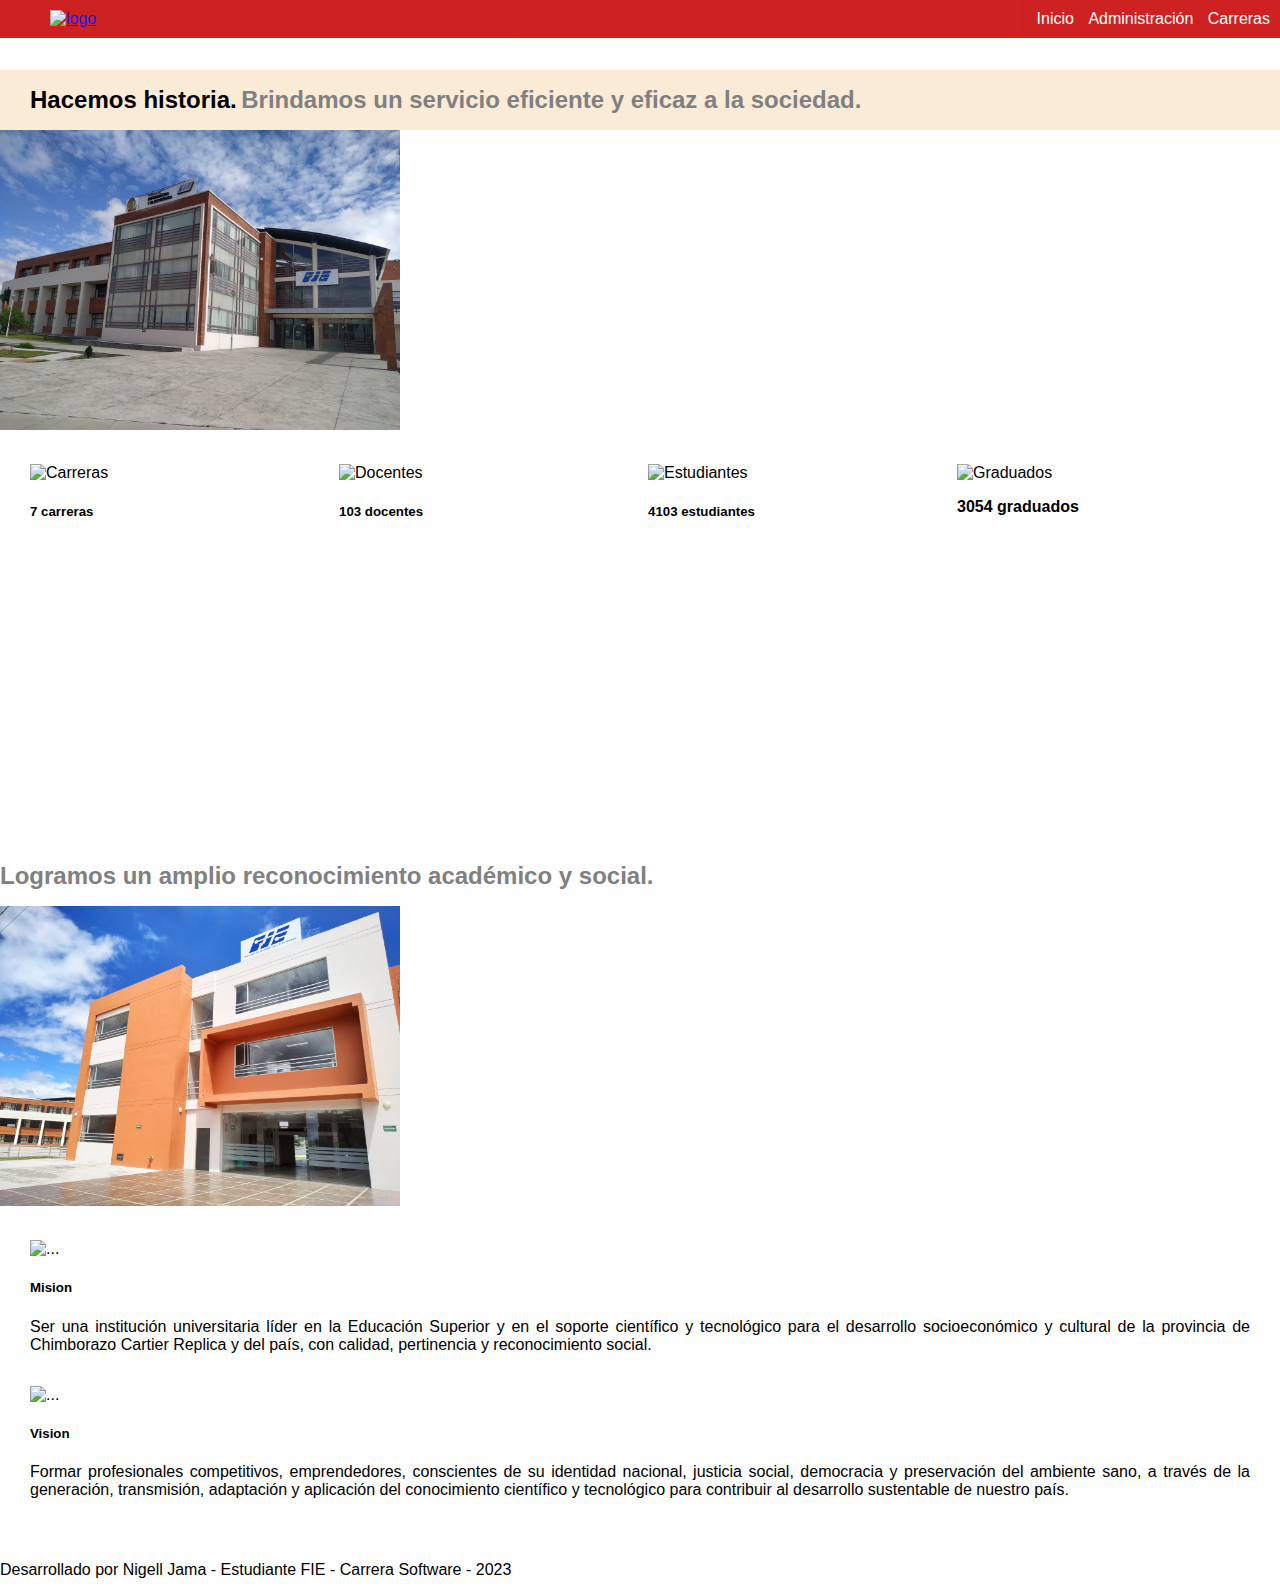
==== index.html @ 46df42fc "cards" ====
<!DOCTYPE html>
<html lang="en">

<head>
    <meta charset="UTF-8">
    <meta http-equiv="X-UA-Compatible" content="IE=edge">
    <meta name="viewport" content="width=device-width, initial-scale=1.0">
    <title>Facultad de Informática y Electrónica</title>
    <link rel="stylesheet" href="/Styles/global.css">
    <link rel="stylesheet" href="/Styles/styles.css">
    <link href="https://cdn.jsdelivr.net/npm/bootstrap@5.3.0-alpha1/dist/css/bootstrap.min.css" rel="stylesheet"
        integrity="sha384-GLhlTQ8iRABdZLl6O3oVMWSktQOp6b7In1Zl3/Jr59b6EGGoI1aFkw7cmDA6j6gD" crossorigin="anonymous">
</head>

<body>
    <script src="https://cdn.jsdelivr.net/npm/bootstrap@5.3.0-alpha1/dist/js/bootstrap.bundle.min.js"
        integrity="sha384-w76AqPfDkMBDXo30jS1Sgez6pr3x5MlQ1ZAGC+nuZB+EYdgRZgiwxhTBTkF7CXvN"
        crossorigin="anonymous"></script>
    <header>
        <div class="container">
            <nav class="navCheckbox">
                <a href="/index.html"><img src="/Images/logo.png" alt="logo" id="logo"></a>
                <input type="checkbox" id="tabNav" class="tabNav">
                <label for="tabNav" class="label">
                    <div class="burger"></div>
                    <div class="burger"></div>
                </label>
                <ul class="navTitles">
                    <li><a href="/index.html">Inicio</a></li>
                    <li><a href="/Pages/adm.html">Administración</a></li>
                    <li><a href="/Pages/carreras.html">Carreras</a></li>
                </ul>
            </nav>
        </div>
    </header>
    <div class="contentSection">
        <div class="title1">
            <h1>Hacemos historia.</h1>
            <h1 class="t2">Brindamos un servicio eficiente y eficaz a la sociedad.</h1>
        </div>
        <img src="/images/edificio1.jpg" alt="Edificio Administrativo FIE" class="imgBuilds">
        <div class="contCard">
            <div class="card">
                <img src="/Images/build.png" class="card-img-top" alt="Carreras">
                <div class="card-body">
                    <h5 class="card-title">7 carreras</h5>
                </div>
            </div>
            <div class="card">
                <img src="/Images/teac.png" class="card-img-top" alt="Docentes">
                <div class="card-body">
                    <h5 class="card-title">103 docentes</h5>
                </div>
            </div>
            <div class="card">
                <img src="/Images/stu.png" class="card-img-top" alt="Estudiantes">
                <div class="card-body">
                    <h5 class="card-title">4103 estudiantes</h5>
                </div>
            </div>
            <div class="card">
                <img src="/Images/gra.jpeg" class="card-img-top" alt="Graduados">
                <div class="card-body">
                    <!-- <h5 class="card-title">3054 graduados</h5> -->
                    <p class="card-text"><b>3054 graduados</b></p>
                </div>
            </div>
        </div>
        <h1 class="t2">Logramos un amplio reconocimiento académico y social.</h1>
        <img src="/images/edificio2.jpeg" alt="Edificio 2 FIE" class="imgBuilds">
        <div class="contCard1">
            <div class="card">
                <img src="..." class="card-img-top" alt="...">
                <div class="card-body">
                    <h5 class="card-title">Mision</h5>
                    <p class="card-text">Ser una institución universitaria líder en la Educación Superior y en el soporte científico 
                    y tecnológico para el desarrollo socioeconómico y cultural de la provincia de Chimborazo Cartier Replica y del país, 
                    con calidad, pertinencia y reconocimiento social.</p>
                </div>
            </div>
            <div class="card">
                <img src="..." class="card-img-top" alt="...">
                <div class="card-body">
                    <h5 class="card-title">Vision</h5>
                    <p class="card-text">Formar profesionales competitivos, emprendedores, conscientes de su identidad nacional, justicia social, 
                        democracia y preservación del ambiente sano, a través de la generación, transmisión, 
                        adaptación y aplicación del conocimiento científico y tecnológico para contribuir al 
                        desarrollo sustentable de nuestro país.</p>
                </div>
            </div>
        </div>
    </div>
    <div class="container2">
        <p>Desarrollado por Nigell Jama - Estudiante FIE - Carrera Software - 2023</p>
    </div>

</body>

</html>
---- Styles/global.css ----
*
{
    font-family: 'Rubik', sans-serif;
    list-style: none;
    box-sizing: border-box;
}
body
{
    margin: 0;
    padding: 0;
    background-color: #fefefe;
}
header
{
    position: fixed;
    top: 0;
    width: 100%;
    z-index: 1;
    background-color: #c90b0b;
    opacity: 0.9;
}

#logo
{
    height: 50px;
    padding-left: 50px;
}
.container
{
    width: 1260px;
    margin: auto;
}

.navCheckbox
{
    display: grid;
    grid-template-columns: 1fr 1fr;
    align-items: center;
    padding: 10px 0px;
}
.tabNav
{
    outline: none;
    display: none;
}
.label
{
    display: none;
    color: white;
}

.burger
{
    width: 35px;
    height: 5px;
    background-color: white;
    margin-top: 5px;
}
.navTitles
{
    grid-column: 3;
    margin: 0;
    padding: 0;
}
.navTitles li
{
    display: inline-block;
    padding-right: 10px;
}
.navTitles li a
{
    text-decoration: none;
    color: white;
    position: relative;
}
.navTitles li a::after{
    content: '';
    display: block;
    height: 2px;
    background-color: white;
    position: absolute;
    left: 0;
    right: 0;
    transform-origin: right;
    transform: scale(0, 1);
    transition: transform ease-in-out 0.5s;
}
.navTitles li a:hover::after{
    transform: scale(1, 1);
    cursor: pointer;
}
p{
    text-align: justify;
}
@media screen and (max-width: 1280px){

    .container{

        width: 100%;

    }

}
@media screen and (max-width: 770px){

    .label{

        display: grid;
        cursor: pointer;
        grid-column: 3;
        padding-right: 10px;
    }
    .navTitles{

        display: grid;
        grid-template-columns: 1fr;
        grid-column: 1/4;
        text-align: center;
        max-height: 0;
        overflow: hidden;
        transition: all ease-in-out 0.6s;
    }
    .navCheckbox input:checked ~ .navTitles{

        max-height: 500px;
    }
    .navTitles li{

        padding: 15px 0px;
    }
}
---- Styles/styles.css ----
.imgBuilds
{
    height: 300px;
}
.contentSection
{
    padding-top: 70px;
}
.title1
{
    background-color: antiquewhite;
    padding-left: 30px;
}
.t2
{
    color: gray;
    font-size:x-large;
}
.title1 h1{
    font-size:x-large;
    display: inline-block;
}
.contCard
{
    display: grid;
    gap: 1rem;
    grid-auto-rows: 22rem;
    grid-template-columns: repeat(auto-fill, minmax(16rem,1fr));
    padding: 30px;
}
.contCard card
{
    width: 16rem;
}
.contCard1
{
    display: grid;
    gap: 1rem;
    grid-column: 1fr 1fr;
    padding: 30px;
}
.contCard2
{
    display: grid;
    gap: 1rem;
    grid-column: 1fr 1fr;
    padding: 30px;
}
.contCard3
{
    display: grid;
    gap: 1rem;
    grid-column: 1fr 1fr;
    padding: 30px;
}
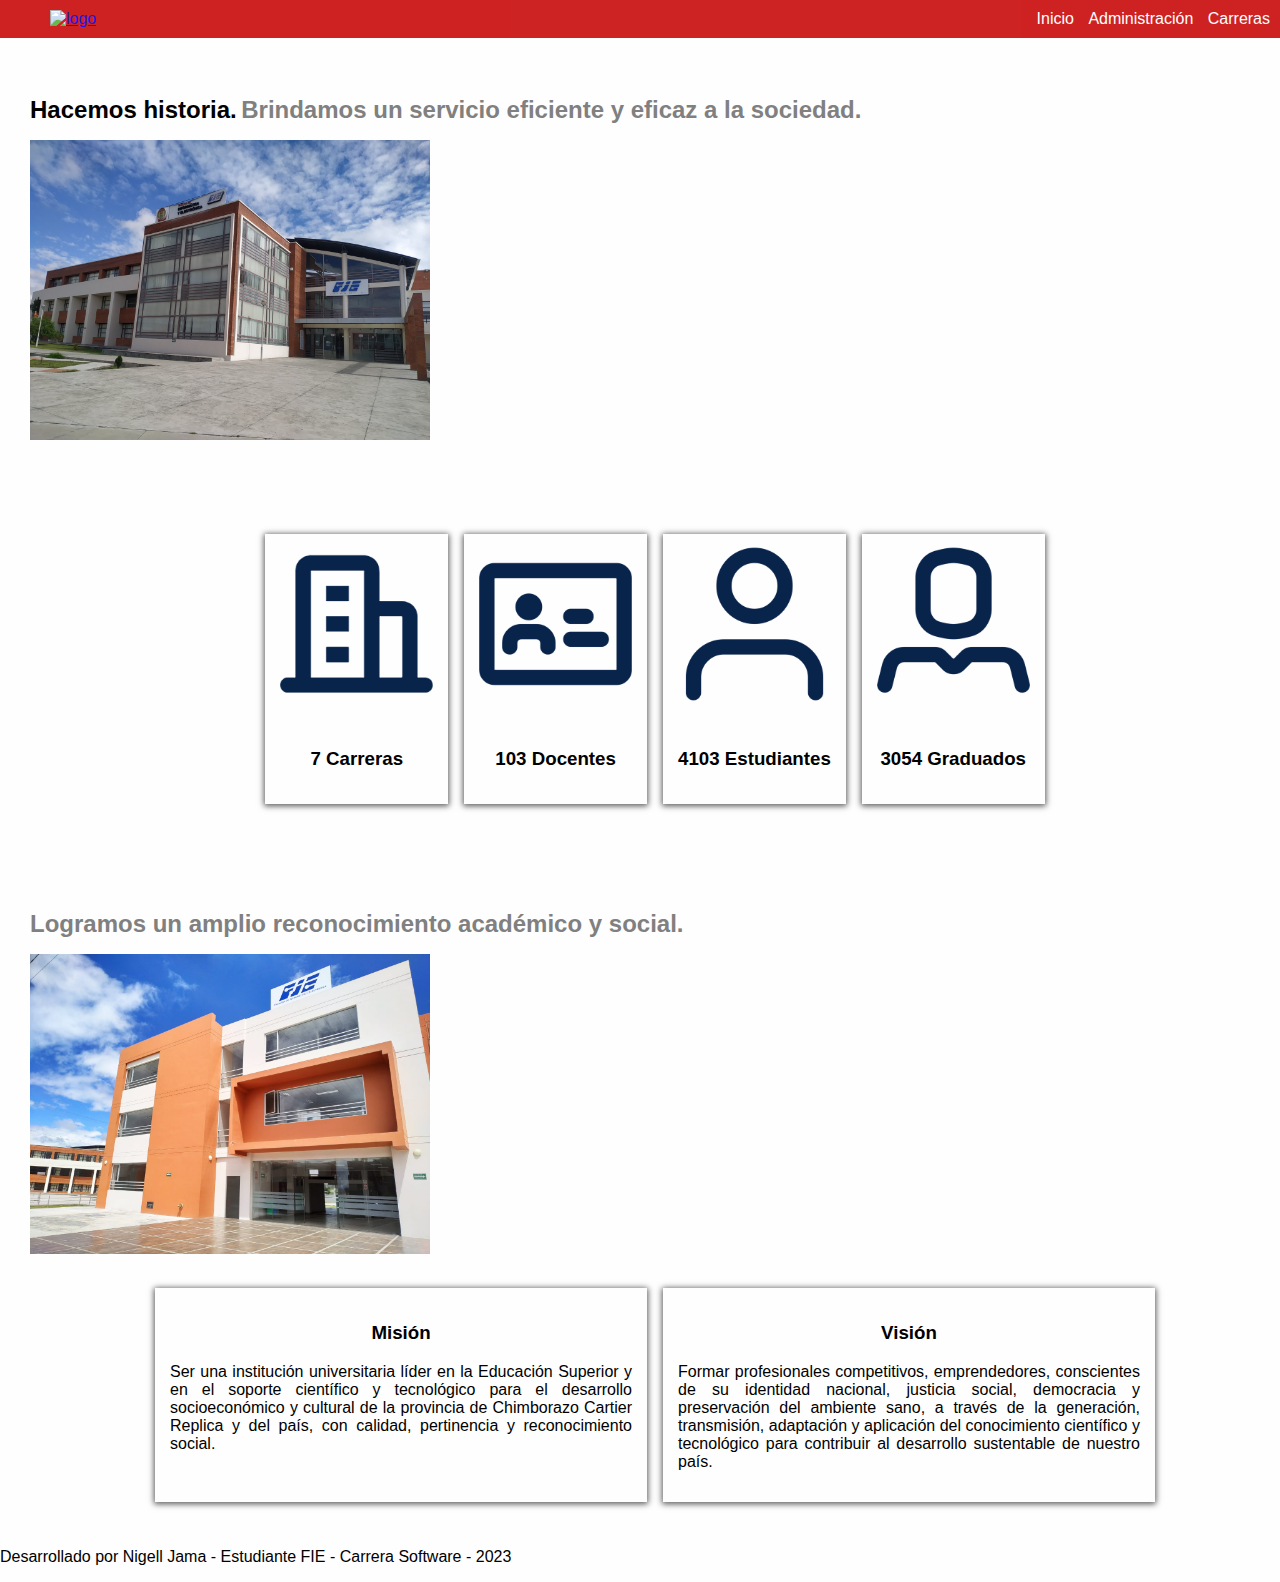
==== commit 6ac7d9bc: "cards" ====
--- a/index.html
+++ b/index.html
@@ -8,14 +8,9 @@
     <title>Facultad de Informática y Electrónica</title>
     <link rel="stylesheet" href="/Styles/global.css">
     <link rel="stylesheet" href="/Styles/styles.css">
-    <link href="https://cdn.jsdelivr.net/npm/bootstrap@5.3.0-alpha1/dist/css/bootstrap.min.css" rel="stylesheet"
-        integrity="sha384-GLhlTQ8iRABdZLl6O3oVMWSktQOp6b7In1Zl3/Jr59b6EGGoI1aFkw7cmDA6j6gD" crossorigin="anonymous">
 </head>
 
 <body>
-    <script src="https://cdn.jsdelivr.net/npm/bootstrap@5.3.0-alpha1/dist/js/bootstrap.bundle.min.js"
-        integrity="sha384-w76AqPfDkMBDXo30jS1Sgez6pr3x5MlQ1ZAGC+nuZB+EYdgRZgiwxhTBTkF7CXvN"
-        crossorigin="anonymous"></script>
     <header>
         <div class="container">
             <nav class="navCheckbox">
@@ -39,56 +34,81 @@
             <h1 class="t2">Brindamos un servicio eficiente y eficaz a la sociedad.</h1>
         </div>
         <img src="/images/edificio1.jpg" alt="Edificio Administrativo FIE" class="imgBuilds">
-        <div class="contCard">
-            <div class="card">
-                <img src="/Images/build.png" class="card-img-top" alt="Carreras">
-                <div class="card-body">
-                    <h5 class="card-title">7 carreras</h5>
+        <section class="cards">
+            <div class="contCard">
+                <div class="card">
+                    <div class="cardHeader">
+                        <div class="imgn1">
+
+                        </div>
+                    </div>
+                    <div class="cardBody">
+                        <h3>7 Carreras</h3>
+                    </div>
+                </div>
+                <div class="card">
+                    <div class="cardHeader">
+                        <div class="imgn2">
+
+                        </div>
+                    </div>
+                    <div class="cardBody">
+                        <h3>103 Docentes</h3>
+                    </div>
+                </div>
+                <div class="card">
+                    <div class="cardHeader">
+                        <div class="imgn3">
+
+                        </div>
+                    </div>
+                    <div class="cardBody">
+                        <h3>4103 Estudiantes</h3>
+                    </div>
+                </div>
+                <div class="card">
+                    <div class="cardHeader">
+                        <div class="imgn4">
+
+                        </div>
+                    </div>
+                    <div class="cardBody">
+                        <h3>3054 Graduados</h3>
+                    </div>
                 </div>
             </div>
-            <div class="card">
-                <img src="/Images/teac.png" class="card-img-top" alt="Docentes">
-                <div class="card-body">
-                    <h5 class="card-title">103 docentes</h5>
+        </section>
+        <h1 class="t2">Logramos un amplio reconocimiento académico y social.</h1>
+        <img src="/images/edificio2.jpeg" alt="Edificio 2 FIE" class="imgBuilds">
+        <section class="cards2">
+            <div class="contCard2">
+                <div class="card">
+                    
+                    <div class="cardBody">
+                        <h3>Misión</h3>
+                        <p class="descp">
+                        Ser una institución universitaria líder en la Educación Superior y en el
+                        soporte
+                        científico
+                        y tecnológico para el desarrollo socioeconómico y cultural de la provincia de Chimborazo Cartier
+                        Replica y del país,
+                        con calidad, pertinencia y reconocimiento social.
+                    </div>
+                </div>
+                <div class="card">
+                    <div class="cardBody">
+                        <h3>Visión</h3>
+                        <p class="descp">
+                            Formar profesionales competitivos, emprendedores, conscientes de su identidad
+                            nacional, justicia social,
+                            democracia y preservación del ambiente sano, a través de la generación, transmisión,
+                            adaptación y aplicación del conocimiento científico y tecnológico para contribuir al
+                            desarrollo sustentable de nuestro país.
+                        </p>
+                    </div>
                 </div>
             </div>
-            <div class="card">
-                <img src="/Images/stu.png" class="card-img-top" alt="Estudiantes">
-                <div class="card-body">
-                    <h5 class="card-title">4103 estudiantes</h5>
-                </div>
-            </div>
-            <div class="card">
-                <img src="/Images/gra.jpeg" class="card-img-top" alt="Graduados">
-                <div class="card-body">
-                    <!-- <h5 class="card-title">3054 graduados</h5> -->
-                    <p class="card-text"><b>3054 graduados</b></p>
-                </div>
-            </div>
-        </div>
-        <h1 class="t2">Logramos un amplio reconocimiento académico y social.</h1>
-        <img src="/images/edificio2.jpeg" alt="Edificio 2 FIE" class="imgBuilds">
-        <div class="contCard1">
-            <div class="card">
-                <img src="..." class="card-img-top" alt="...">
-                <div class="card-body">
-                    <h5 class="card-title">Mision</h5>
-                    <p class="card-text">Ser una institución universitaria líder en la Educación Superior y en el soporte científico 
-                    y tecnológico para el desarrollo socioeconómico y cultural de la provincia de Chimborazo Cartier Replica y del país, 
-                    con calidad, pertinencia y reconocimiento social.</p>
-                </div>
-            </div>
-            <div class="card">
-                <img src="..." class="card-img-top" alt="...">
-                <div class="card-body">
-                    <h5 class="card-title">Vision</h5>
-                    <p class="card-text">Formar profesionales competitivos, emprendedores, conscientes de su identidad nacional, justicia social, 
-                        democracia y preservación del ambiente sano, a través de la generación, transmisión, 
-                        adaptación y aplicación del conocimiento científico y tecnológico para contribuir al 
-                        desarrollo sustentable de nuestro país.</p>
-                </div>
-            </div>
-        </div>
+        </section>
     </div>
     <div class="container2">
         <p>Desarrollado por Nigell Jama - Estudiante FIE - Carrera Software - 2023</p>
--- a/Styles/styles.css
+++ b/Styles/styles.css
@@ -4,11 +4,7 @@
 }
 .contentSection
 {
-    padding-top: 70px;
-}
-.title1
-{
-    background-color: antiquewhite;
+    padding-top: 80px;
     padding-left: 30px;
 }
 .t2
@@ -20,36 +16,110 @@
     font-size:x-large;
     display: inline-block;
 }
+.cards
+{
+    display: flex;
+    min-height: 50vh;
+    align-items: center;
+    justify-content: center;
+    padding: 30px 15px;
+}
 .contCard
 {
     display: grid;
+    grid-template-columns: repeat(4,1fr);
     gap: 1rem;
-    grid-auto-rows: 22rem;
-    grid-template-columns: repeat(auto-fill, minmax(16rem,1fr));
-    padding: 30px;
+    max-width: 1000px;
+    margin: auto;
 }
-.contCard card
+.cards2
 {
-    width: 16rem;
-}
-.contCard1
-{
-    display: grid;
-    gap: 1rem;
-    grid-column: 1fr 1fr;
-    padding: 30px;
+    display: flex;
+    min-height: 30vh;
+    align-items: center;
+    justify-content: center;
+    padding: 30px 15px;
 }
 .contCard2
 {
     display: grid;
+    grid-template-columns: repeat(2,1fr);
     gap: 1rem;
-    grid-column: 1fr 1fr;
-    padding: 30px;
+    max-width: 1000px;
+    margin: auto;
 }
-.contCard3
+.imgn1
 {
-    display: grid;
-    gap: 1rem;
-    grid-column: 1fr 1fr;
-    padding: 30px;
+    background: url(/images/build.png);
+    width: 100%;
+    height: 180px;
+    background-size: cover;
+    background-position: center;
+    transition: .2s;
+}
+.imgn2
+{
+    background: url(/images/teac.png);
+    width: 100%;
+    height: 180px;
+    background-size: cover;
+    background-position: center;
+    transition: .2s;
+}
+.imgn3
+{
+    background: url(/images/stu.png);
+    width: 100%;
+    height: 180px;
+    background-size: cover;
+    background-position: center;
+    transition: .2s;
+}
+.imgn4
+{
+    background: url(/images/gra.jpeg);
+    width: 100%;
+    height: 180px;
+    background-size: cover;
+    background-position: center;
+    transition: .2s;
+}
+.card
+{
+    box-shadow: 0 1px 6px 1px rgb(88, 88, 88);
+    transition: .2s;
+}
+.card:hover
+{
+    transform: translateY(-4px);
+    box-shadow: 0 1px 6px 1px rgb(0,0, 45);
+}
+.cardHeader
+{
+    width: 100%;
+    height: 180px;
+}
+.cardBody
+{
+    padding: 15px;
+    text-align: center;
+}
+
+@media (max-width: 770px)
+{
+    .contCard
+    {
+        grid-template-columns: repeat(2,1fr);
+    }
+    .contCard2
+    {
+        grid-template-columns: repeat(1,1fr);
+    }
+}
+@media (max-width: 600px)
+{
+    .contCard
+    {
+        grid-template-columns: repeat(1,1fr);
+    }
 }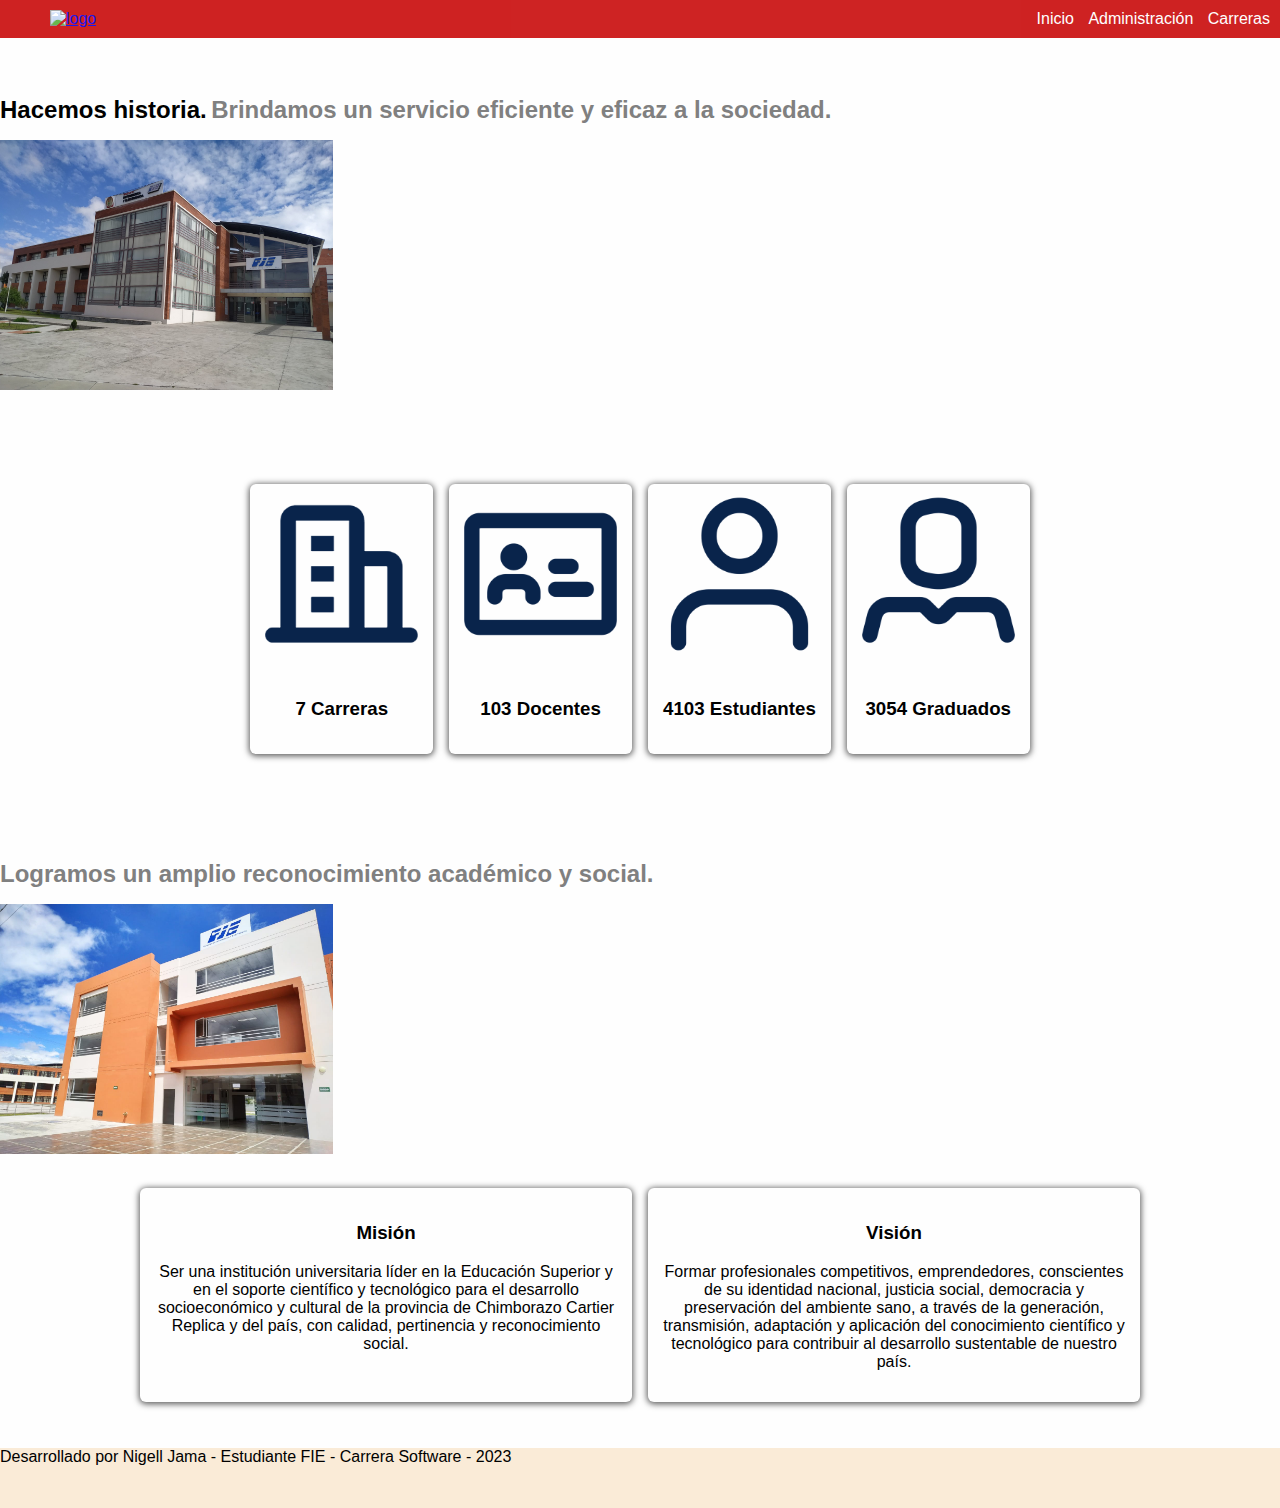
==== commit b26d4235: "routes" ====
--- a/index.html
+++ b/index.html
@@ -6,29 +6,31 @@
     <meta http-equiv="X-UA-Compatible" content="IE=edge">
     <meta name="viewport" content="width=device-width, initial-scale=1.0">
     <title>Facultad de Informática y Electrónica</title>
+    <link rel="shortcut icon" href="/images/logoico.png">
     <link rel="stylesheet" href="/Styles/global.css">
     <link rel="stylesheet" href="/Styles/styles.css">
 </head>
 
 <body>
-    <header>
+    <!-- <script>window.history.replaceState('','','/fie.html');</script> -->
+    <header class="head1">
         <div class="container">
             <nav class="navCheckbox">
-                <a href="/index.html"><img src="/Images/logo.png" alt="logo" id="logo"></a>
+                <a href="./index.html"><img src="/Images/logo.png" alt="logo" id="logo"></a>
                 <input type="checkbox" id="tabNav" class="tabNav">
                 <label for="tabNav" class="label">
                     <div class="burger"></div>
                     <div class="burger"></div>
                 </label>
                 <ul class="navTitles">
-                    <li><a href="/index.html">Inicio</a></li>
-                    <li><a href="/Pages/adm.html">Administración</a></li>
-                    <li><a href="/Pages/carreras.html">Carreras</a></li>
+                    <li><a href="./index.html">Inicio</a></li>
+                    <li><a href="./Pages/adm.html">Administración</a></li>
+                    <li><a href="./Pages/carreras.html">Carreras</a></li>
                 </ul>
             </nav>
         </div>
     </header>
-    <div class="contentSection">
+    <div class="contentSection1">
         <div class="title1">
             <h1>Hacemos historia.</h1>
             <h1 class="t2">Brindamos un servicio eficiente y eficaz a la sociedad.</h1>
@@ -93,6 +95,7 @@
                         y tecnológico para el desarrollo socioeconómico y cultural de la provincia de Chimborazo Cartier
                         Replica y del país,
                         con calidad, pertinencia y reconocimiento social.
+                        </p>
                     </div>
                 </div>
                 <div class="card">
@@ -110,7 +113,7 @@
             </div>
         </section>
     </div>
-    <div class="container2">
+    <div class="footer">
         <p>Desarrollado por Nigell Jama - Estudiante FIE - Carrera Software - 2023</p>
     </div>
 
--- a/Styles/global.css
+++ b/Styles/global.css
@@ -1,7 +1,6 @@
 *
 {
     font-family: 'Rubik', sans-serif;
-    list-style: none;
     box-sizing: border-box;
 }
 body
@@ -10,7 +9,7 @@
     padding: 0;
     background-color: #fefefe;
 }
-header
+.head1
 {
     position: fixed;
     top: 0;
@@ -19,7 +18,24 @@
     background-color: #c90b0b;
     opacity: 0.9;
 }
-
+.head2
+{
+    position: fixed;
+    top: 0;
+    width: 100%;
+    z-index: 1;
+    background-color: green;
+    opacity: 0.9;
+}
+.head3
+{
+    position: fixed;
+    top: 0;
+    width: 100%;
+    z-index: 1;
+    background-color: gray;
+    opacity: 0.9;
+}
 #logo
 {
     height: 50px;
@@ -89,8 +105,12 @@
     transform: scale(1, 1);
     cursor: pointer;
 }
-p{
-    text-align: justify;
+.footer
+{
+    width: 100%;
+    height: 60px;
+    background-color: antiquewhite;
+
 }
 @media screen and (max-width: 1280px){
 
@@ -128,4 +148,9 @@
 
         padding: 15px 0px;
     }
+    
+    *
+    {
+        /* font-size: 12px; */
+    }
 }--- a/Styles/styles.css
+++ b/Styles/styles.css
@@ -1,11 +1,28 @@
 .imgBuilds
 {
-    height: 300px;
-}
-.contentSection
+    height: 250px;
+}
+.contentSection1
 {
     padding-top: 80px;
-    padding-left: 30px;
+    /* padding-left: 30px; */
+    align-items: center;
+    justify-content: center;
+}
+.contentSection2
+{
+    padding-top: 80px;
+    align-items: center;
+    justify-content: center;
+}
+.contentSection3
+{
+    padding-top: 80px;
+}
+.contentSectionC
+{
+    list-style: circle;
+    padding-top: 80px;
 }
 .t2
 {
@@ -16,13 +33,14 @@
     font-size:x-large;
     display: inline-block;
 }
+/* index */
 .cards
 {
     display: flex;
     min-height: 50vh;
-    align-items: center;
-    justify-content: center;
     padding: 30px 15px;
+    align-items: center;
+    justify-content: center;
 }
 .contCard
 {
@@ -32,13 +50,14 @@
     max-width: 1000px;
     margin: auto;
 }
+/* mision vision */
 .cards2
 {
     display: flex;
     min-height: 30vh;
-    align-items: center;
-    justify-content: center;
     padding: 30px 15px;
+    align-items: center;
+    justify-content: center;
 }
 .contCard2
 {
@@ -48,6 +67,58 @@
     max-width: 1000px;
     margin: auto;
 }
+/* administracion */
+.cardsa
+{
+    display: flex;
+    min-height: 30vh;
+    padding: 30px 15px;
+    align-items: center;
+    justify-content: center;
+}
+.contCard3
+{
+    display: grid;
+    grid-template-columns: repeat(2,1fr);
+    gap: 1rem;
+    max-width: 1000px;
+    margin: auto;
+}
+.contCard3 .descp
+{
+    text-align: justify;
+}
+.contCard5
+{
+    display: grid;
+    grid-template-columns: repeat(2,1fr);
+    gap: 1rem;
+    max-width: 1000px;
+    margin: auto;
+}
+.contCard5 .descp
+{
+    text-align: justify;
+}
+/* carreras */
+.cardscr
+{
+    display: flex;
+    min-height: 100vh;
+    padding: 30px 15px;
+    align-items: center;
+    justify-content: center;
+    border-radius: 20px;
+}
+.contCard4
+{
+    display: grid;
+    grid-template-columns: repeat(3,1fr);
+    gap: 1rem;
+    max-width: 1000px;
+    margin: auto;
+}
+/* index imgs */
 .imgn1
 {
     background: url(/images/build.png);
@@ -84,9 +155,145 @@
     background-position: center;
     transition: .2s;
 }
+/* administracion imgs */
+.imgn5
+{
+    background: url(/images/decano.jpg);
+    width: 100%;
+    height: 300px;
+    background-size: contain;
+    background-repeat: no-repeat;
+    background-position: center;
+    transition: .2s;
+    
+}
+.imgn6
+{
+    background: url(/images/subdecano.jpeg);
+    width: 100%;
+    height: 300px;
+    background-size: contain;
+    background-repeat: no-repeat;
+    background-position: center;
+    transition: .2s;
+}
+/* carreras imgs */
+.imgn7
+{
+    background: url(/images/soft.png);
+    width: 100%;
+    height: 60%;
+    background-size: contain;
+    background-repeat: no-repeat;
+    background-position: center;
+    overflow: hidden;
+    transition: .2s;
+}
+.imgn8
+{
+    background: url(/images/telec.png);
+    width: 100%;
+    height: 60%;
+    background-size: contain;
+    background-repeat: no-repeat;
+    background-position: center;
+    overflow: hidden;
+    transition: .2s;
+}
+.imgn9
+{
+    background: url(/images/electronica.png);
+    width: 100%;
+    height: 60%;
+    background-size: contain;
+    background-repeat: no-repeat;
+    background-position: center;
+    overflow: hidden;
+    transition: .2s;
+}
+.imgn10
+{
+    background: url(/images/tele.png);
+    width: 100%;
+    height: 60%;
+    background-size: contain;
+    background-repeat: no-repeat;
+    background-position: center;
+    overflow: hidden;
+    transition: .2s;
+}
+.imgn11
+{
+    background: url(/images/dgraf.png);
+    width: 100%;
+    height: 60%;
+    background-size: contain;
+    background-repeat: no-repeat;
+    background-position: center;
+    overflow: hidden;
+    transition: .2s;
+}
+.imgn12
+{
+    background: url(/images/tics.png);
+    width: 100%;
+    height: 60%;
+    background-size: contain;
+    background-repeat: no-repeat;
+    background-position: center;
+    overflow: hidden;
+    transition: .2s;
+}
+.imgn13
+{
+    background: url(/images/elec.png);
+    width: 100%;
+    height: 60%;
+    background-size: contain;
+    background-repeat: no-repeat;
+    background-position: center;
+    overflow: hidden;
+    transition: .2s;
+}
+/* software */
+.imgn14
+{
+    background: url(/images/Portada-Software.png);
+    width: 100%;
+    height: 500px;
+    /* background-size: contain;
+    background-repeat: no-repeat;
+    */
+    background-size: cover;
+    background-position: center;
+    transition: .2s;
+}
+.imgn15
+{
+    background: url(/images/ingreso.png);
+    width: 100%;
+    height: 60%;
+    background-size: contain;
+    background-repeat: no-repeat;
+    background-position: center;
+    overflow: hidden;
+    transition: .2s;
+}
+.imgn16
+{
+    background: url(/images/egreso.png);
+    width: 100%;
+    height: 60%;
+    background-size: contain;
+    background-repeat: no-repeat;
+    background-position: center;
+    overflow: hidden;
+    transition: .2s;
+}
 .card
 {
     box-shadow: 0 1px 6px 1px rgb(88, 88, 88);
+    border-radius: 6px;
     transition: .2s;
 }
 .card:hover
@@ -99,12 +306,99 @@
     width: 100%;
     height: 180px;
 }
+.cardHeader2
+{
+    display: grid;
+    width: 100%;
+    height: 300px;
+    align-items: center;
+}
+.cardHeader3
+{
+    display: grid;
+    background-color: #D62828;
+    border-radius: 6px;
+    width: 100%;
+    height: 150px;   
+    align-items: center;
+}
 .cardBody
 {
     padding: 15px;
+    text-align:center;
+}
+.contCard4 .cardBody h3{
+    margin-bottom: 15px;
+}
+.contCard4 .cardBody p{
+    line-height: 1.5;
+    margin-bottom: 20px;
+}
+.cardBody .link
+{
+    display: block;
+    text-decoration: none;
+    padding: 10px;
+    background-color: #165975;
+    color: white;
+    width: 50%;
+    margin: auto;
+    border-radius: 6px;
+    box-shadow: 0 1px 6px 1px rgb(88, 88, 88);
+    transition: .2s;
+}
+.cardBody .link:hover
+{
+    background-color: #1e7aa1;
+    transform: translateY(-2px);
+}
+.contain
+{
+    display: flex;
+    min-height: 80vh;
+    padding: 30px 15px;
+    align-items: center;
+    justify-content: center;
+    border-radius: 20px;
+}
+.cardHead
+{
+    border-right: 1px solid #ddd;
     text-align: center;
 }
-
+.cardHead, .descripcion
+{
+    padding: 20px;
+}
+.cardHead img
+{
+    border-radius: 6px;
+    height: 200px;
+    transition: .2s;
+}
+.cardHead h5
+{
+    color: #FF0000;
+    
+}
+.descripcion
+{
+    position: relative;
+}
+.descripcion p
+{
+    
+    text-align: justify;
+}
+.cardContain
+{
+    display: flex;
+    width: 600px;
+    height: auto;
+    background-color: white;
+    border-radius: 6px;
+    box-shadow: 0 1px 6px 1px rgb(88, 88, 88);
+}
 @media (max-width: 770px)
 {
     .contCard
@@ -115,6 +409,29 @@
     {
         grid-template-columns: repeat(1,1fr);
     }
+    .contCard3
+    {
+        grid-template-columns: repeat(1,1fr);
+        overflow: hidden;
+    }
+    .contCard4
+    {
+        grid-template-columns: repeat(2,1fr);
+        overflow: hidden;
+    }
+    .contCard5
+    {
+        grid-template-columns: repeat(1,1fr);
+        overflow: hidden;
+    }
+    .cardContain
+    {
+        display: block;
+    }
+    .cardHead
+    {
+        padding: 20px 20px 5px 20px;
+    }
 }
 @media (max-width: 600px)
 {
@@ -122,4 +439,14 @@
     {
         grid-template-columns: repeat(1,1fr);
     }
+    .contCard4
+    {
+        grid-template-columns: repeat(1,1fr);
+        overflow: hidden;
+    }
+    .contCard5
+    {
+        grid-template-columns: repeat(1,1fr);
+        overflow: hidden;
+    }
 }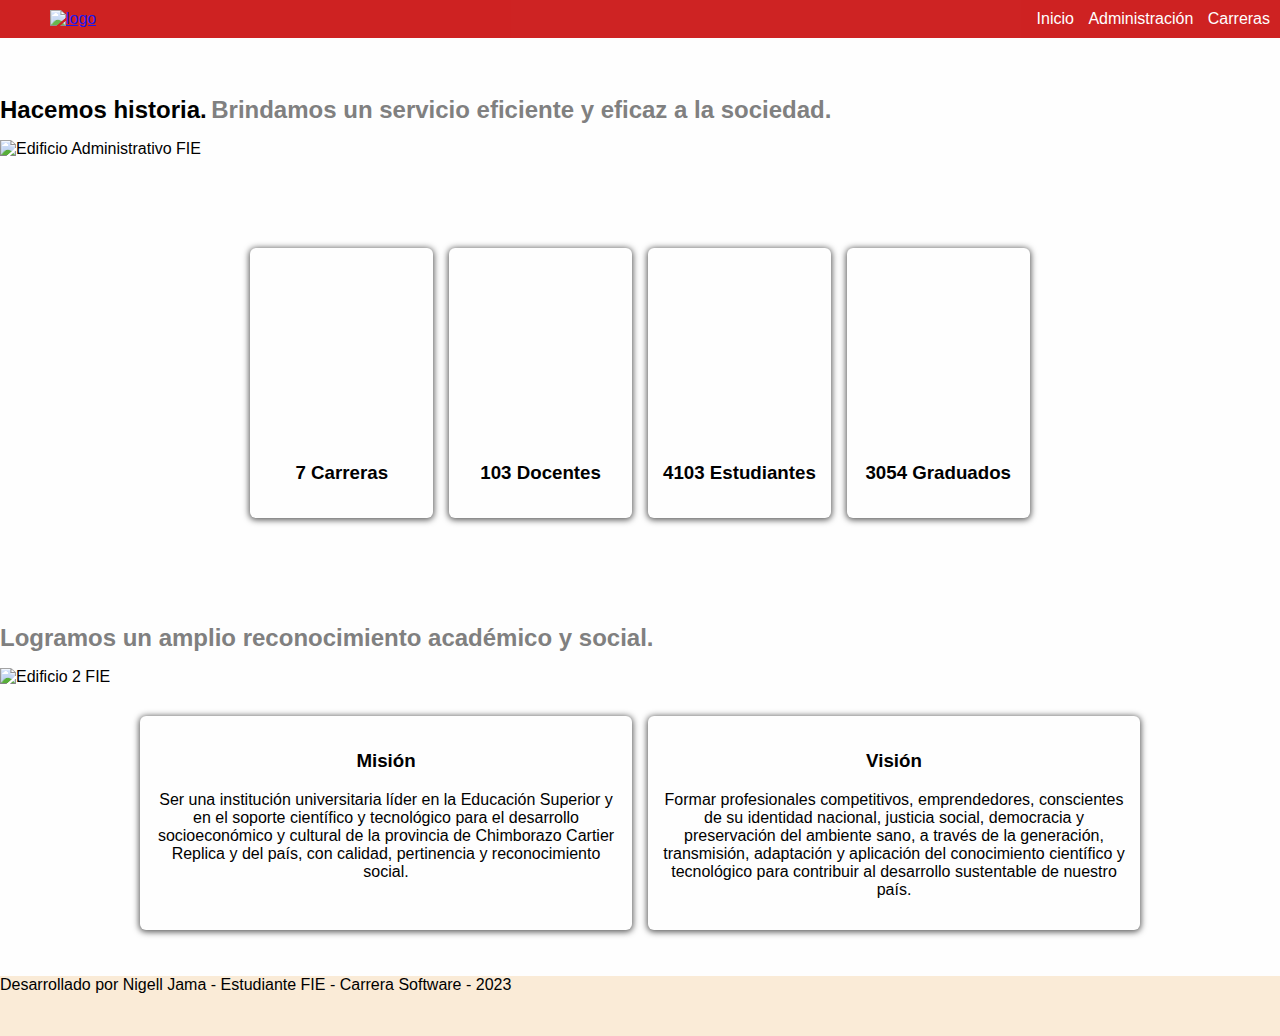
==== commit d2d43273: "extensions" ====
--- a/index.html
+++ b/index.html
@@ -6,7 +6,7 @@
     <meta http-equiv="X-UA-Compatible" content="IE=edge">
     <meta name="viewport" content="width=device-width, initial-scale=1.0">
     <title>Facultad de Informática y Electrónica</title>
-    <link rel="shortcut icon" href="/images/logoico.png">
+    <link rel="shortcut icon" href="/images/logoico.PNG">
     <link rel="stylesheet" href="/Styles/global.css">
     <link rel="stylesheet" href="/Styles/styles.css">
 </head>
@@ -16,7 +16,7 @@
     <header class="head1">
         <div class="container">
             <nav class="navCheckbox">
-                <a href="./index.html"><img src="/Images/logo.png" alt="logo" id="logo"></a>
+                <a href="./index.html"><img src="/Images/logo.PNG" alt="logo" id="logo"></a>
                 <input type="checkbox" id="tabNav" class="tabNav">
                 <label for="tabNav" class="label">
                     <div class="burger"></div>
@@ -35,7 +35,7 @@
             <h1>Hacemos historia.</h1>
             <h1 class="t2">Brindamos un servicio eficiente y eficaz a la sociedad.</h1>
         </div>
-        <img src="/images/edificio1.jpg" alt="Edificio Administrativo FIE" class="imgBuilds">
+        <img src="/images/edificio1.JPG" alt="Edificio Administrativo FIE" class="imgBuilds">
         <section class="cards">
             <div class="contCard">
                 <div class="card">
@@ -81,7 +81,7 @@
             </div>
         </section>
         <h1 class="t2">Logramos un amplio reconocimiento académico y social.</h1>
-        <img src="/images/edificio2.jpeg" alt="Edificio 2 FIE" class="imgBuilds">
+        <img src="/images/edificio2.JPEG" alt="Edificio 2 FIE" class="imgBuilds">
         <section class="cards2">
             <div class="contCard2">
                 <div class="card">
--- a/Styles/styles.css
+++ b/Styles/styles.css
@@ -121,7 +121,7 @@
 /* index imgs */
 .imgn1
 {
-    background: url(/images/build.png);
+    background: url(/images/build.PNG);
     width: 100%;
     height: 180px;
     background-size: cover;
@@ -130,7 +130,7 @@
 }
 .imgn2
 {
-    background: url(/images/teac.png);
+    background: url(/images/teac.PNG);
     width: 100%;
     height: 180px;
     background-size: cover;
@@ -139,7 +139,7 @@
 }
 .imgn3
 {
-    background: url(/images/stu.png);
+    background: url(/images/stu.PNG);
     width: 100%;
     height: 180px;
     background-size: cover;
@@ -148,7 +148,7 @@
 }
 .imgn4
 {
-    background: url(/images/gra.jpeg);
+    background: url(/images/gra.JPEG);
     width: 100%;
     height: 180px;
     background-size: cover;
@@ -158,7 +158,7 @@
 /* administracion imgs */
 .imgn5
 {
-    background: url(/images/decano.jpg);
+    background: url(/images/decano.JPG);
     width: 100%;
     height: 300px;
     background-size: contain;
@@ -169,7 +169,7 @@
 }
 .imgn6
 {
-    background: url(/images/subdecano.jpeg);
+    background: url(/images/subdecano.JPEG);
     width: 100%;
     height: 300px;
     background-size: contain;
@@ -180,7 +180,7 @@
 /* carreras imgs */
 .imgn7
 {
-    background: url(/images/soft.png);
+    background: url(/images/soft.PNG);
     width: 100%;
     height: 60%;
     background-size: contain;
@@ -191,7 +191,7 @@
 }
 .imgn8
 {
-    background: url(/images/telec.png);
+    background: url(/images/telec.PNG);
     width: 100%;
     height: 60%;
     background-size: contain;
@@ -202,7 +202,7 @@
 }
 .imgn9
 {
-    background: url(/images/electronica.png);
+    background: url(/images/electronica.PNG);
     width: 100%;
     height: 60%;
     background-size: contain;
@@ -213,7 +213,7 @@
 }
 .imgn10
 {
-    background: url(/images/tele.png);
+    background: url(/images/tele.PNG);
     width: 100%;
     height: 60%;
     background-size: contain;
@@ -224,7 +224,7 @@
 }
 .imgn11
 {
-    background: url(/images/dgraf.png);
+    background: url(/images/dgraf.PNG);
     width: 100%;
     height: 60%;
     background-size: contain;
@@ -235,7 +235,7 @@
 }
 .imgn12
 {
-    background: url(/images/tics.png);
+    background: url(/images/tics.PNG);
     width: 100%;
     height: 60%;
     background-size: contain;
@@ -246,7 +246,7 @@
 }
 .imgn13
 {
-    background: url(/images/elec.png);
+    background: url(/images/elec.PNG);
     width: 100%;
     height: 60%;
     background-size: contain;
@@ -258,19 +258,16 @@
 /* software */
 .imgn14
 {
-    background: url(/images/Portada-Software.png);
+    background: url(/images/Portada-Software.PNG);
     width: 100%;
     height: 500px;
-    /* background-size: contain;
-    background-repeat: no-repeat;
-    */
     background-size: cover;
     background-position: center;
     transition: .2s;
 }
 .imgn15
 {
-    background: url(/images/ingreso.png);
+    background: url(/images/ingreso.PNG);
     width: 100%;
     height: 60%;
     background-size: contain;
@@ -281,7 +278,7 @@
 }
 .imgn16
 {
-    background: url(/images/egreso.png);
+    background: url(/images/egreso.PNG);
     width: 100%;
     height: 60%;
     background-size: contain;
@@ -399,6 +396,20 @@
     border-radius: 6px;
     box-shadow: 0 1px 6px 1px rgb(88, 88, 88);
 }
+@media (max-width: 1150px)
+{
+    .imgn14
+    {
+        height: 450px;
+    }
+}
+@media (max-width: 950px)
+{
+    .imgn14
+    {
+        height: 400px;
+    }
+}
 @media (max-width: 770px)
 {
     .contCard
@@ -432,6 +443,10 @@
     {
         padding: 20px 20px 5px 20px;
     }
+    .imgn14
+    {
+        height: 350px;
+    }
 }
 @media (max-width: 600px)
 {
@@ -449,4 +464,15 @@
         grid-template-columns: repeat(1,1fr);
         overflow: hidden;
     }
+    .imgn14
+    {
+        height: 250px;
+    }
+}
+@media (max-width: 450px)
+{
+    .imgn14
+    {
+        height: 150px;
+    }
 }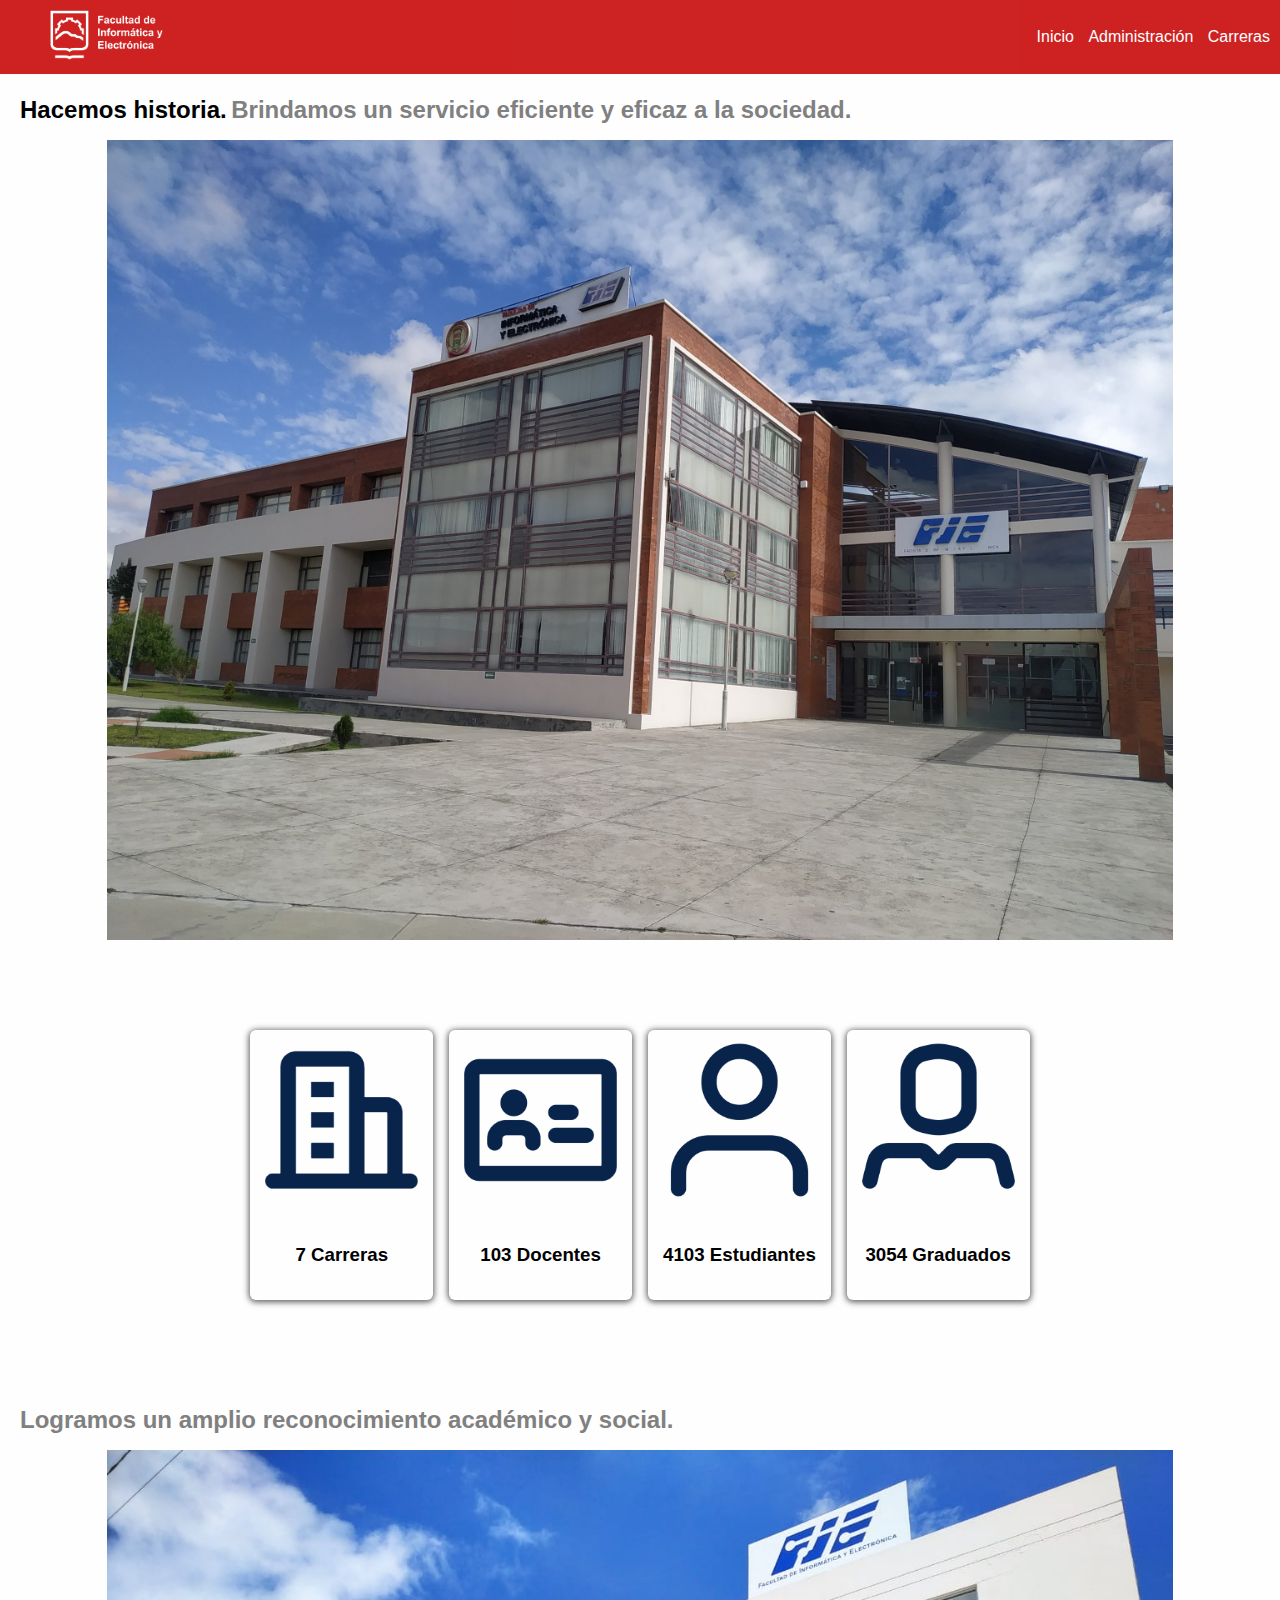
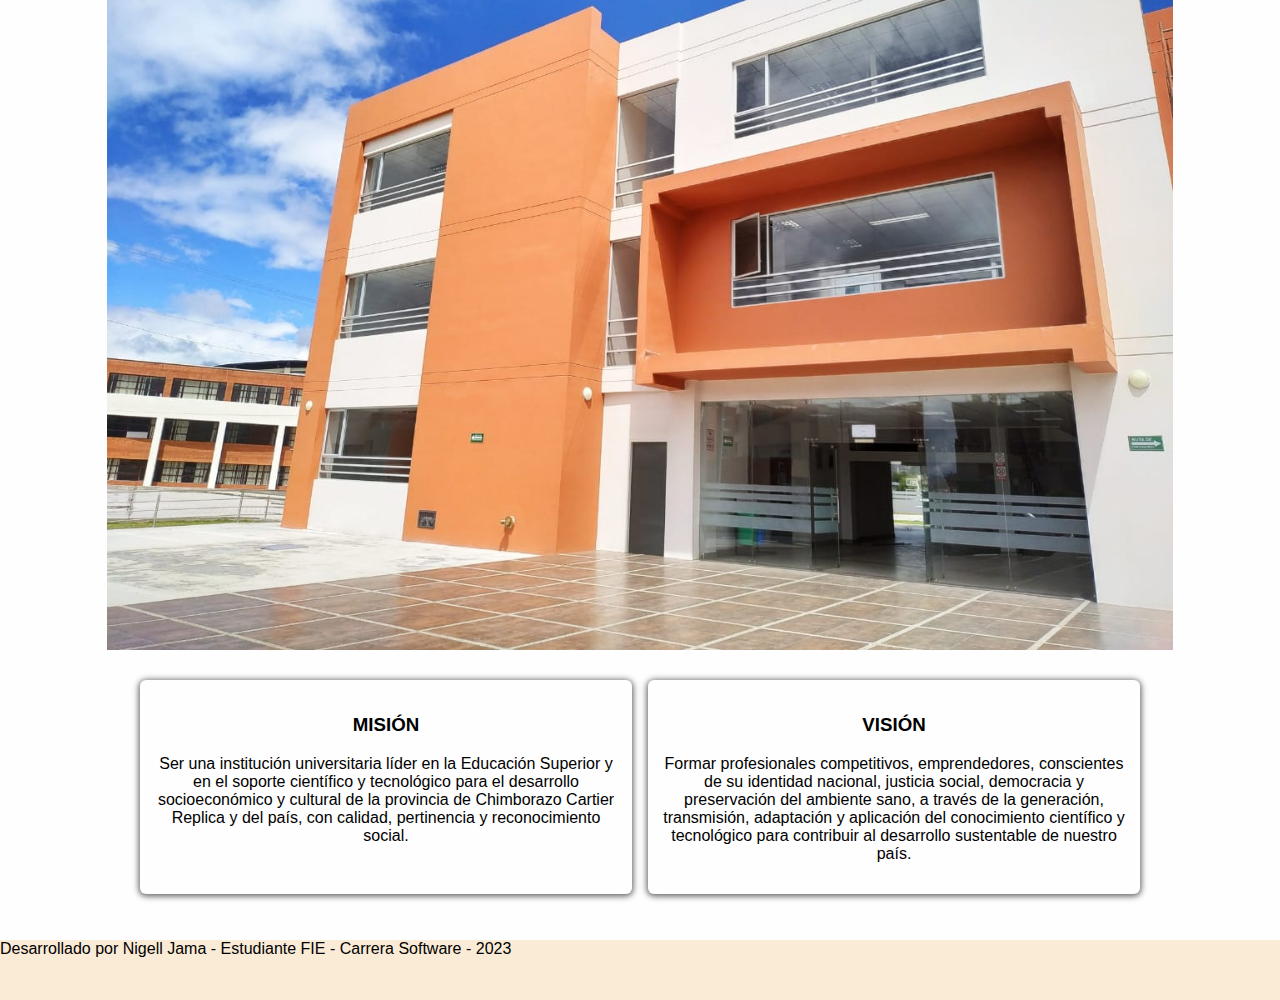
==== commit 522a83b7: "styles" ====
--- a/index.html
+++ b/index.html
@@ -6,9 +6,9 @@
     <meta http-equiv="X-UA-Compatible" content="IE=edge">
     <meta name="viewport" content="width=device-width, initial-scale=1.0">
     <title>Facultad de Informática y Electrónica</title>
-    <link rel="shortcut icon" href="/images/logoico.PNG">
-    <link rel="stylesheet" href="/Styles/global.css">
-    <link rel="stylesheet" href="/Styles/styles.css">
+    <link rel="shortcut icon" href="./images/logoico.png">
+    <link rel="stylesheet" href="./Styles/global.css">
+    <link rel="stylesheet" href="./Styles/styles.css">
 </head>
 
 <body>
@@ -16,16 +16,16 @@
     <header class="head1">
         <div class="container">
             <nav class="navCheckbox">
-                <a href="./index.html"><img src="/Images/logo.PNG" alt="logo" id="logo"></a>
+                <a href="index.html"><img src="./images/logo.png" alt="logo" id="logo"></a>
                 <input type="checkbox" id="tabNav" class="tabNav">
                 <label for="tabNav" class="label">
                     <div class="burger"></div>
                     <div class="burger"></div>
                 </label>
                 <ul class="navTitles">
-                    <li><a href="./index.html">Inicio</a></li>
-                    <li><a href="./Pages/adm.html">Administración</a></li>
-                    <li><a href="./Pages/carreras.html">Carreras</a></li>
+                    <li><a href="index.html">Inicio</a></li>
+                    <li><a href="./pages/adm.html">Administración</a></li>
+                    <li><a href="./pages/carreras.html">Carreras</a></li>
                 </ul>
             </nav>
         </div>
@@ -35,7 +35,9 @@
             <h1>Hacemos historia.</h1>
             <h1 class="t2">Brindamos un servicio eficiente y eficaz a la sociedad.</h1>
         </div>
-        <img src="/images/edificio1.JPG" alt="Edificio Administrativo FIE" class="imgBuilds">
+        <div class="builds">
+            <img src="/images/edificio1.jpg" alt="Edificio Administrativo FIE" class="imgBuilds">
+        </div>
         <section class="cards">
             <div class="contCard">
                 <div class="card">
@@ -80,14 +82,16 @@
                 </div>
             </div>
         </section>
-        <h1 class="t2">Logramos un amplio reconocimiento académico y social.</h1>
-        <img src="/images/edificio2.JPEG" alt="Edificio 2 FIE" class="imgBuilds">
+        <h1 class="t3">Logramos un amplio reconocimiento académico y social.</h1>
+        <div class="builds">
+            <img src="/images/edificio2.jpeg" alt="Edificio 2 FIE" class="imgBuilds">
+        </div>
         <section class="cards2">
             <div class="contCard2">
                 <div class="card">
                     
                     <div class="cardBody">
-                        <h3>Misión</h3>
+                        <h3>MISIÓN</h3>
                         <p class="descp">
                         Ser una institución universitaria líder en la Educación Superior y en el
                         soporte
@@ -100,7 +104,7 @@
                 </div>
                 <div class="card">
                     <div class="cardBody">
-                        <h3>Visión</h3>
+                        <h3>VISIÓN</h3>
                         <p class="descp">
                             Formar profesionales competitivos, emprendedores, conscientes de su identidad
                             nacional, justicia social,
--- a/Styles/global.css
+++ b/Styles/global.css
@@ -1,6 +1,6 @@
 *
 {
-    font-family: 'Rubik', sans-serif;
+    font-family: SF Pro Display,SF Pro Icons,AOS Icons,Helvetica Neue,Helvetica,Arial,sans-serif;
     box-sizing: border-box;
 }
 body
--- a/Styles/styles.css
+++ b/Styles/styles.css
@@ -1,478 +1,448 @@
-.imgBuilds
-{
-    height: 250px;
-}
-.contentSection1
-{
-    padding-top: 80px;
-    /* padding-left: 30px; */
-    align-items: center;
-    justify-content: center;
-}
-.contentSection2
-{
-    padding-top: 80px;
-    align-items: center;
-    justify-content: center;
-}
-.contentSection3
-{
-    padding-top: 80px;
-}
-.contentSectionC
-{
-    list-style: circle;
-    padding-top: 80px;
-}
-.t2
-{
-    color: gray;
-    font-size:x-large;
-}
-.title1 h1{
-    font-size:x-large;
-    display: inline-block;
+.builds {
+  display: flex;
+  align-items: center;
+  justify-content: center;
+}
+.imgBuilds {
+  height: 800px;
+  transition: .2s;
+}
+.contentSection1 {
+  padding-top: 80px;
+  align-items: center;
+  justify-content: center;
+}
+.contentSection2 {
+  padding-top: 80px;
+  align-items: center;
+  justify-content: center;
+}
+.contentSection3 {
+  padding-top: 80px;
+}
+.contentSectionC {
+  list-style: circle;
+  padding-top: 80px;
+}
+.title1 {
+  padding-left: 20px;
+}
+.title1 h1 {
+  font-size: x-large;
+  display: inline-block;
+}
+.t2,
+.t3 {
+  color: gray;
+  font-size: x-large;
+}
+.t3 {
+  padding-left: 20px;
 }
 /* index */
-.cards
-{
-    display: flex;
-    min-height: 50vh;
-    padding: 30px 15px;
-    align-items: center;
-    justify-content: center;
-}
-.contCard
-{
-    display: grid;
-    grid-template-columns: repeat(4,1fr);
-    gap: 1rem;
-    max-width: 1000px;
-    margin: auto;
+.cards {
+  display: flex;
+  min-height: 50vh;
+  padding: 30px 15px;
+  align-items: center;
+  justify-content: center;
+}
+.contCard {
+  display: grid;
+  grid-template-columns: repeat(4, 1fr);
+  gap: 1rem;
+  max-width: 1000px;
+  margin: auto;
 }
 /* mision vision */
-.cards2
-{
-    display: flex;
-    min-height: 30vh;
-    padding: 30px 15px;
-    align-items: center;
-    justify-content: center;
-}
-.contCard2
-{
-    display: grid;
-    grid-template-columns: repeat(2,1fr);
-    gap: 1rem;
-    max-width: 1000px;
-    margin: auto;
+.cards2 {
+  display: flex;
+  min-height: 30vh;
+  padding: 30px 15px;
+  align-items: center;
+  justify-content: center;
+}
+.contCard2 {
+  display: grid;
+  grid-template-columns: repeat(2, 1fr);
+  gap: 1rem;
+  max-width: 1000px;
+  margin: auto;
 }
 /* administracion */
-.cardsa
-{
-    display: flex;
-    min-height: 30vh;
-    padding: 30px 15px;
-    align-items: center;
-    justify-content: center;
-}
-.contCard3
-{
-    display: grid;
-    grid-template-columns: repeat(2,1fr);
-    gap: 1rem;
-    max-width: 1000px;
-    margin: auto;
-}
-.contCard3 .descp
-{
-    text-align: justify;
-}
-.contCard5
-{
-    display: grid;
-    grid-template-columns: repeat(2,1fr);
-    gap: 1rem;
-    max-width: 1000px;
-    margin: auto;
-}
-.contCard5 .descp
-{
-    text-align: justify;
+.cardsa {
+  display: flex;
+  min-height: 30vh;
+  padding: 30px 15px;
+  align-items: center;
+  justify-content: center;
+}
+.contCard3 {
+  display: grid;
+  grid-template-columns: repeat(2, 1fr);
+  gap: 1rem;
+  max-width: 1000px;
+  margin: auto;
+}
+.contCard3 .descp {
+  text-align: justify;
+}
+.contCard5 {
+  display: grid;
+  grid-template-columns: repeat(2, 1fr);
+  gap: 1rem;
+  max-width: 1000px;
+  margin: auto;
+}
+.contCard5 .descp {
+  text-align: justify;
 }
 /* carreras */
-.cardscr
-{
-    display: flex;
-    min-height: 100vh;
-    padding: 30px 15px;
-    align-items: center;
-    justify-content: center;
-    border-radius: 20px;
-}
-.contCard4
-{
-    display: grid;
-    grid-template-columns: repeat(3,1fr);
-    gap: 1rem;
-    max-width: 1000px;
-    margin: auto;
+.cardscr {
+  display: flex;
+  min-height: 30vh;
+  padding: 30px 15px;
+  align-items: center;
+  justify-content: center;
+}
+.contCard4 {
+  display: grid;
+  grid-template-columns: repeat(3, 1fr);
+  gap: 1rem;
+  max-width: 1000px;
+  margin: auto;
 }
 /* index imgs */
-.imgn1
-{
-    background: url(/images/build.PNG);
-    width: 100%;
-    height: 180px;
-    background-size: cover;
-    background-position: center;
-    transition: .2s;
-}
-.imgn2
-{
-    background: url(/images/teac.PNG);
-    width: 100%;
-    height: 180px;
-    background-size: cover;
-    background-position: center;
-    transition: .2s;
-}
-.imgn3
-{
-    background: url(/images/stu.PNG);
-    width: 100%;
-    height: 180px;
-    background-size: cover;
-    background-position: center;
-    transition: .2s;
-}
-.imgn4
-{
-    background: url(/images/gra.JPEG);
-    width: 100%;
-    height: 180px;
-    background-size: cover;
-    background-position: center;
-    transition: .2s;
+.imgn1 {
+  background: url(/images/build.png);
+  width: 100%;
+  height: 180px;
+  background-size: cover;
+  background-position: center;
+  transition: 0.2s;
+}
+.imgn2 {
+  background: url(/images/teac.png);
+  width: 100%;
+  height: 180px;
+  background-size: cover;
+  background-position: center;
+  transition: 0.2s;
+}
+.imgn3 {
+  background: url(/images/stu.png);
+  width: 100%;
+  height: 180px;
+  background-size: cover;
+  background-position: center;
+  transition: 0.2s;
+}
+.imgn4 {
+  background: url(/images/gra.jpeg);
+  width: 100%;
+  height: 180px;
+  background-size: cover;
+  background-position: center;
+  transition: 0.2s;
 }
 /* administracion imgs */
-.imgn5
-{
-    background: url(/images/decano.JPG);
-    width: 100%;
-    height: 300px;
+.imgn5 {
+  background: url(/images/decano.jpg);
+  width: 100%;
+  height: 300px;
+  background-size: contain;
+  background-repeat: no-repeat;
+  background-position: center;
+  transition: 0.2s;
+}
+.imgn6 {
+  background: url(/images/subdecano.jpeg);
+  width: 100%;
+  height: 300px;
+  background-size: contain;
+  background-repeat: no-repeat;
+  background-position: center;
+  transition: 0.2s;
+}
+/* carreras imgs */
+.imgn7 {
+  background: url(/images/soft.png);
+  width: 100%;
+  height: 60%;
+  background-size: contain;
+  background-repeat: no-repeat;
+  background-position: center;
+  overflow: hidden;
+  transition: 0.2s;
+}
+.imgn8 {
+  background: url(/images/telec.png);
+  width: 100%;
+  height: 60%;
+  background-size: contain;
+  background-repeat: no-repeat;
+  background-position: center;
+  overflow: hidden;
+  transition: 0.2s;
+}
+.imgn9 {
+  background: url(/images/electronica.png);
+  width: 100%;
+  height: 60%;
+  background-size: contain;
+  background-repeat: no-repeat;
+  background-position: center;
+  overflow: hidden;
+  transition: 0.2s;
+}
+.imgn10 {
+  background: url(/images/tele.png);
+  width: 100%;
+  height: 60%;
+  background-size: contain;
+  background-repeat: no-repeat;
+  background-position: center;
+  overflow: hidden;
+  transition: 0.2s;
+}
+.imgn11 {
+  background: url(/images/dgraf.png);
+  width: 100%;
+  height: 60%;
+  background-size: contain;
+  background-repeat: no-repeat;
+  background-position: center;
+  overflow: hidden;
+  transition: 0.2s;
+}
+.imgn12 {
+  background: url(/images/tics.png);
+  width: 100%;
+  height: 60%;
+  background-size: contain;
+  background-repeat: no-repeat;
+  background-position: center;
+  overflow: hidden;
+  transition: 0.2s;
+}
+.imgn13 {
+  background: url(/images/elec.png);
+  width: 100%;
+  height: 60%;
+  background-size: contain;
+  background-repeat: no-repeat;
+  background-position: center;
+  overflow: hidden;
+  transition: 0.2s;
+}
+/* software */
+.imgn14 {
+  background: url(/images/Portada-Software.png);
+  width: 100%;
+  height: 500px;
+  background-size: cover;
+  background-position: center;
+  transition: 0.2s;
+}
+.imgn15 {
+  background: url(/images/ingreso.png);
+  width: 100%;
+  height: 60%;
+  background-size: contain;
+  background-repeat: no-repeat;
+  background-position: center;
+  overflow: hidden;
+  transition: 0.2s;
+}
+.imgn16 {
+  background: url(/images/egreso.png);
+  width: 100%;
+  height: 60%;
+  background-size: contain;
+  background-repeat: no-repeat;
+  background-position: center;
+  overflow: hidden;
+  transition: 0.2s;
+}
+.card {
+  box-shadow: 0 1px 6px 1px rgb(88, 88, 88);
+  border-radius: 6px;
+  transition: 0.2s;
+}
+.card:hover {
+  transform: translateY(-4px);
+  box-shadow: 0 1px 6px 1px rgb(0, 0, 45);
+}
+.cardHeader {
+  width: 100%;
+  height: 180px;
+}
+.cardHeader2 {
+  display: grid;
+  width: 100%;
+  height: 300px;
+  align-items: center;
+  padding-top: 5px;
+}
+.cardHeader3 {
+  display: grid;
+  background-color: #d62828;
+  border-radius: 6px;
+  width: 100%;
+  height: 150px;
+  align-items: center;
+}
+.cardBody {
+  padding: 15px;
+  text-align: center;
+}
+.contCard4 .cardBody h3 {
+  margin-bottom: 15px;
+}
+.contCard4 .cardBody p {
+  line-height: 1.5;
+  margin-bottom: 20px;
+}
+.cardBody .link {
+  display: block;
+  text-decoration: none;
+  padding: 10px;
+  background-color: #165975;
+  color: white;
+  width: 50%;
+  margin: auto;
+  border-radius: 6px;
+  box-shadow: 0 1px 6px 1px rgb(88, 88, 88);
+  transition: 0.2s;
+}
+.cardBody .link:hover {
+  background-color: #1e7aa1;
+  transform: translateY(-2px);
+}
+.contain {
+  display: flex;
+  padding: 30px 15px;
+  align-items: center;
+  justify-content: center;
+  border-radius: 20px;
+}
+.cardHead {
+  border-right: 1px solid #ddd;
+  text-align: center;
+}
+.cardHead,
+.descripcion {
+  padding: 20px;
+}
+.cardHead img {
+  border-radius: 6px;
+  height: 200px;
+  transition: 0.2s;
+}
+.cardHead h5 {
+  color: #ff0000;
+}
+.descripcion {
+  position: relative;
+}
+.descripcion p {
+  text-align: justify;
+}
+.cardContain {
+  display: flex;
+  width: 600px;
+  height: auto;
+  background-color: white;
+  border-radius: 6px;
+  box-shadow: 0 1px 6px 1px rgb(88, 88, 88);
+}
+@media (max-width: 1150px) {
+  .imgn14 {
+    height: 450px;
+  }
+  .imgBuilds {
+    height: 700px;
+  }
+}
+@media (max-width: 950px) {
+  .imgn14 {
+    height: 400px;
+  }
+  .imgBuilds {
+    height: 600px;
+  }
+}
+@media (max-width: 770px) {
+  * {
+    font-size: 13px;
+  }
+  .imgBuilds {
+    height: 400px;
+  }
+  .contCard {
+    grid-template-columns: repeat(2, 1fr);
+    min-height: 10vh;
+  }
+  .contCard2 {
+    grid-template-columns: repeat(1, 1fr);
+  }
+  .contCard3 {
+    grid-template-columns: repeat(1, 1fr);
+  }
+  .contCard4 {
+    grid-template-columns: repeat(2, 1fr);
+  }
+  .contCard5 {
+    grid-template-columns: repeat(1, 1fr);
+    font-size: 12px;
+  }
+  .cardHeader .imgn1,
+  .imgn2,
+  .imgn3,
+  .imgn4 {
+    height: 100px;
     background-size: contain;
     background-repeat: no-repeat;
     background-position: center;
-    transition: .2s;
-    
-}
-.imgn6
-{
-    background: url(/images/subdecano.JPEG);
-    width: 100%;
+  }
+  .contCard .cardHeader {
+    height: 80px;
+  }
+  .cards {
+    min-height: 30vh;
+  }
+  .cardHeader3 {
+    height: 100px;
+  }
+  .cardContain {
+    display: block;
+  }
+  .cardHead {
+    padding: 20px 20px 5px 20px;
+  }
+  .imgn14 {
+    height: 350px;
+  }
+}
+@media (max-width: 600px) {
+  .contCard4 {
+    grid-template-columns: repeat(1, 1fr);
+  }
+  .contCard5 {
+    grid-template-columns: repeat(1, 1fr);
+  }
+  .imgn14 {
+    height: 250px;
+  }
+  .imgBuilds {
     height: 300px;
-    background-size: contain;
-    background-repeat: no-repeat;
-    background-position: center;
-    transition: .2s;
-}
-/* carreras imgs */
-.imgn7
-{
-    background: url(/images/soft.PNG);
-    width: 100%;
-    height: 60%;
-    background-size: contain;
-    background-repeat: no-repeat;
-    background-position: center;
-    overflow: hidden;
-    transition: .2s;
-}
-.imgn8
-{
-    background: url(/images/telec.PNG);
-    width: 100%;
-    height: 60%;
-    background-size: contain;
-    background-repeat: no-repeat;
-    background-position: center;
-    overflow: hidden;
-    transition: .2s;
-}
-.imgn9
-{
-    background: url(/images/electronica.PNG);
-    width: 100%;
-    height: 60%;
-    background-size: contain;
-    background-repeat: no-repeat;
-    background-position: center;
-    overflow: hidden;
-    transition: .2s;
-}
-.imgn10
-{
-    background: url(/images/tele.PNG);
-    width: 100%;
-    height: 60%;
-    background-size: contain;
-    background-repeat: no-repeat;
-    background-position: center;
-    overflow: hidden;
-    transition: .2s;
-}
-.imgn11
-{
-    background: url(/images/dgraf.PNG);
-    width: 100%;
-    height: 60%;
-    background-size: contain;
-    background-repeat: no-repeat;
-    background-position: center;
-    overflow: hidden;
-    transition: .2s;
-}
-.imgn12
-{
-    background: url(/images/tics.PNG);
-    width: 100%;
-    height: 60%;
-    background-size: contain;
-    background-repeat: no-repeat;
-    background-position: center;
-    overflow: hidden;
-    transition: .2s;
-}
-.imgn13
-{
-    background: url(/images/elec.PNG);
-    width: 100%;
-    height: 60%;
-    background-size: contain;
-    background-repeat: no-repeat;
-    background-position: center;
-    overflow: hidden;
-    transition: .2s;
-}
-/* software */
-.imgn14
-{
-    background: url(/images/Portada-Software.PNG);
-    width: 100%;
-    height: 500px;
-    background-size: cover;
-    background-position: center;
-    transition: .2s;
-}
-.imgn15
-{
-    background: url(/images/ingreso.PNG);
-    width: 100%;
-    height: 60%;
-    background-size: contain;
-    background-repeat: no-repeat;
-    background-position: center;
-    overflow: hidden;
-    transition: .2s;
-}
-.imgn16
-{
-    background: url(/images/egreso.PNG);
-    width: 100%;
-    height: 60%;
-    background-size: contain;
-    background-repeat: no-repeat;
-    background-position: center;
-    overflow: hidden;
-    transition: .2s;
-}
-.card
-{
-    box-shadow: 0 1px 6px 1px rgb(88, 88, 88);
-    border-radius: 6px;
-    transition: .2s;
-}
-.card:hover
-{
-    transform: translateY(-4px);
-    box-shadow: 0 1px 6px 1px rgb(0,0, 45);
-}
-.cardHeader
-{
-    width: 100%;
-    height: 180px;
-}
-.cardHeader2
-{
-    display: grid;
-    width: 100%;
-    height: 300px;
-    align-items: center;
-}
-.cardHeader3
-{
-    display: grid;
-    background-color: #D62828;
-    border-radius: 6px;
-    width: 100%;
-    height: 150px;   
-    align-items: center;
-}
-.cardBody
-{
-    padding: 15px;
-    text-align:center;
-}
-.contCard4 .cardBody h3{
-    margin-bottom: 15px;
-}
-.contCard4 .cardBody p{
-    line-height: 1.5;
-    margin-bottom: 20px;
-}
-.cardBody .link
-{
-    display: block;
-    text-decoration: none;
-    padding: 10px;
-    background-color: #165975;
-    color: white;
-    width: 50%;
-    margin: auto;
-    border-radius: 6px;
-    box-shadow: 0 1px 6px 1px rgb(88, 88, 88);
-    transition: .2s;
-}
-.cardBody .link:hover
-{
-    background-color: #1e7aa1;
-    transform: translateY(-2px);
-}
-.contain
-{
-    display: flex;
-    min-height: 80vh;
-    padding: 30px 15px;
-    align-items: center;
-    justify-content: center;
-    border-radius: 20px;
-}
-.cardHead
-{
-    border-right: 1px solid #ddd;
-    text-align: center;
-}
-.cardHead, .descripcion
-{
-    padding: 20px;
-}
-.cardHead img
-{
-    border-radius: 6px;
+  }
+}
+@media (max-width: 450px) {
+  .imgn14 {
+    height: 150px;
+  }
+  .imgBuilds {
     height: 200px;
-    transition: .2s;
-}
-.cardHead h5
-{
-    color: #FF0000;
-    
-}
-.descripcion
-{
-    position: relative;
-}
-.descripcion p
-{
-    
-    text-align: justify;
-}
-.cardContain
-{
-    display: flex;
-    width: 600px;
-    height: auto;
-    background-color: white;
-    border-radius: 6px;
-    box-shadow: 0 1px 6px 1px rgb(88, 88, 88);
-}
-@media (max-width: 1150px)
-{
-    .imgn14
-    {
-        height: 450px;
-    }
-}
-@media (max-width: 950px)
-{
-    .imgn14
-    {
-        height: 400px;
-    }
-}
-@media (max-width: 770px)
-{
-    .contCard
-    {
-        grid-template-columns: repeat(2,1fr);
-    }
-    .contCard2
-    {
-        grid-template-columns: repeat(1,1fr);
-    }
-    .contCard3
-    {
-        grid-template-columns: repeat(1,1fr);
-        overflow: hidden;
-    }
-    .contCard4
-    {
-        grid-template-columns: repeat(2,1fr);
-        overflow: hidden;
-    }
-    .contCard5
-    {
-        grid-template-columns: repeat(1,1fr);
-        overflow: hidden;
-    }
-    .cardContain
-    {
-        display: block;
-    }
-    .cardHead
-    {
-        padding: 20px 20px 5px 20px;
-    }
-    .imgn14
-    {
-        height: 350px;
-    }
-}
-@media (max-width: 600px)
-{
-    .contCard
-    {
-        grid-template-columns: repeat(1,1fr);
-    }
-    .contCard4
-    {
-        grid-template-columns: repeat(1,1fr);
-        overflow: hidden;
-    }
-    .contCard5
-    {
-        grid-template-columns: repeat(1,1fr);
-        overflow: hidden;
-    }
-    .imgn14
-    {
-        height: 250px;
-    }
-}
-@media (max-width: 450px)
-{
-    .imgn14
-    {
-        height: 150px;
-    }
-}+  }
+}
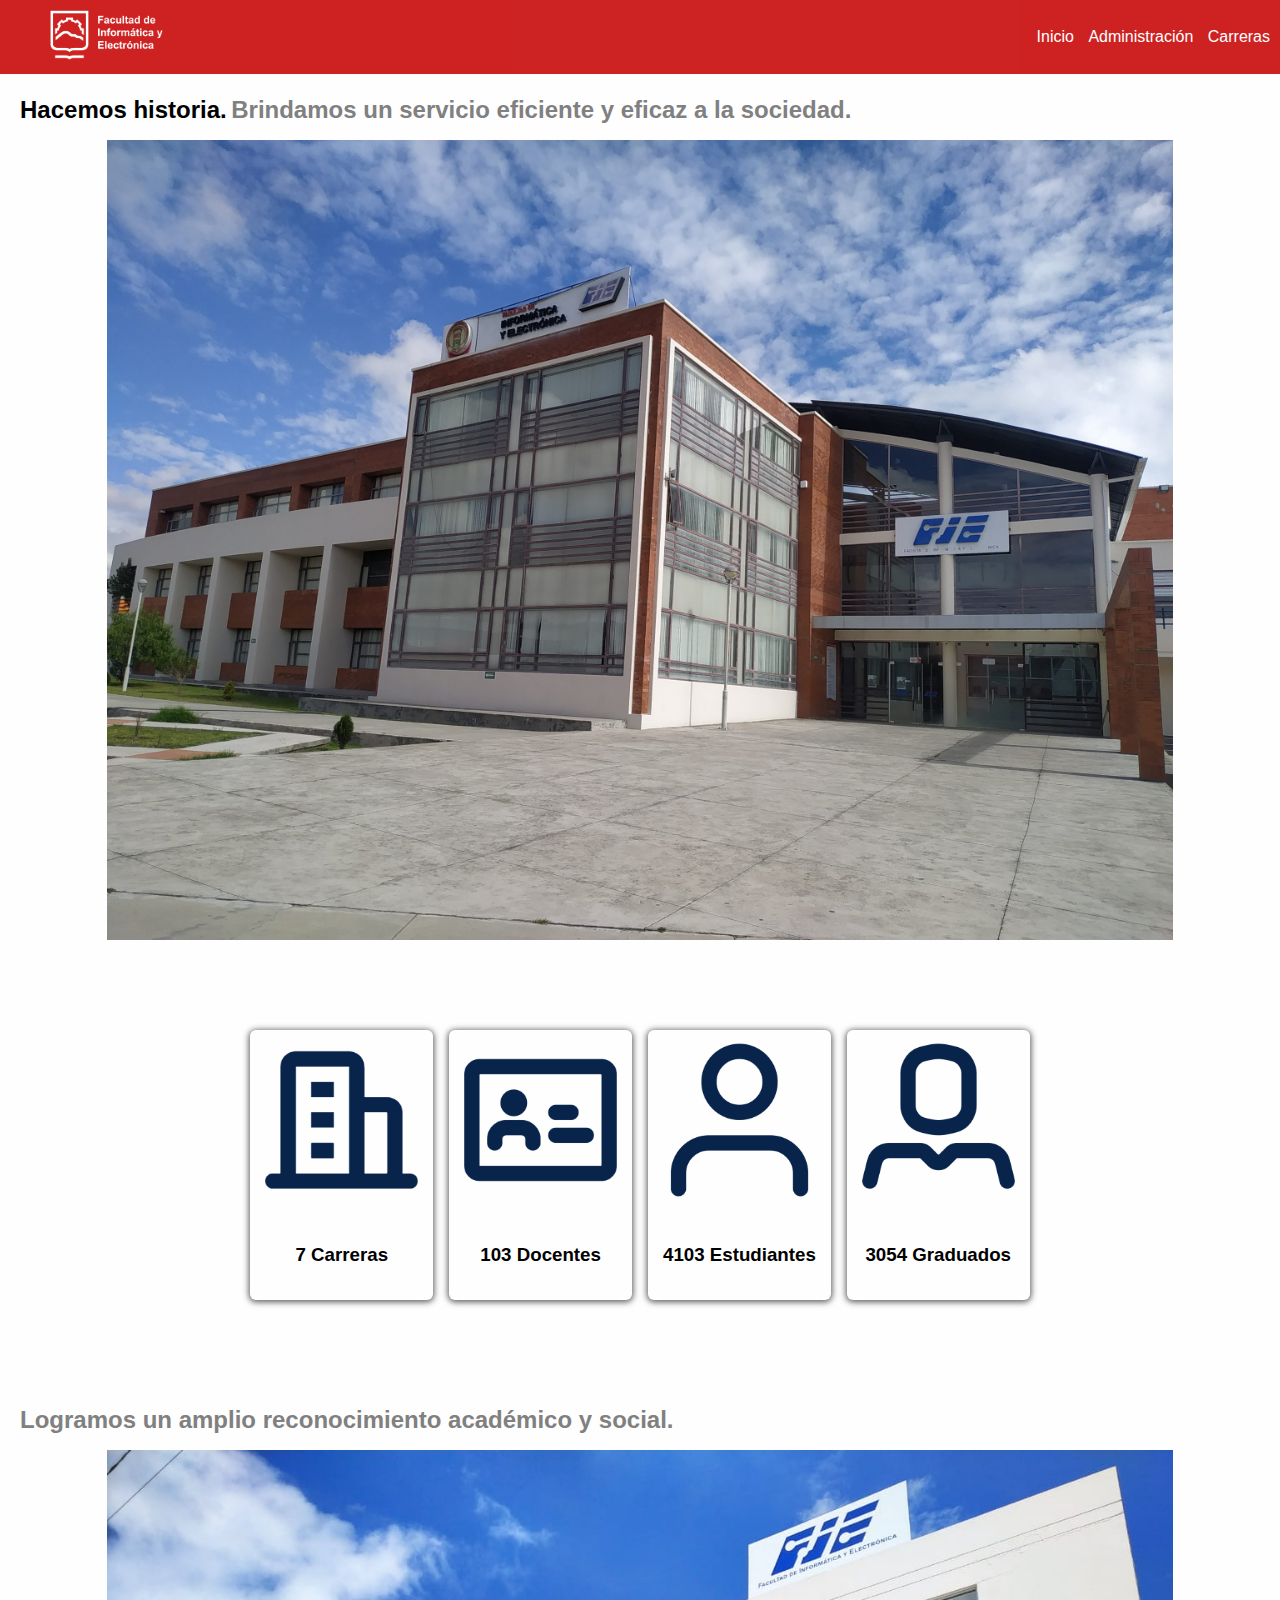
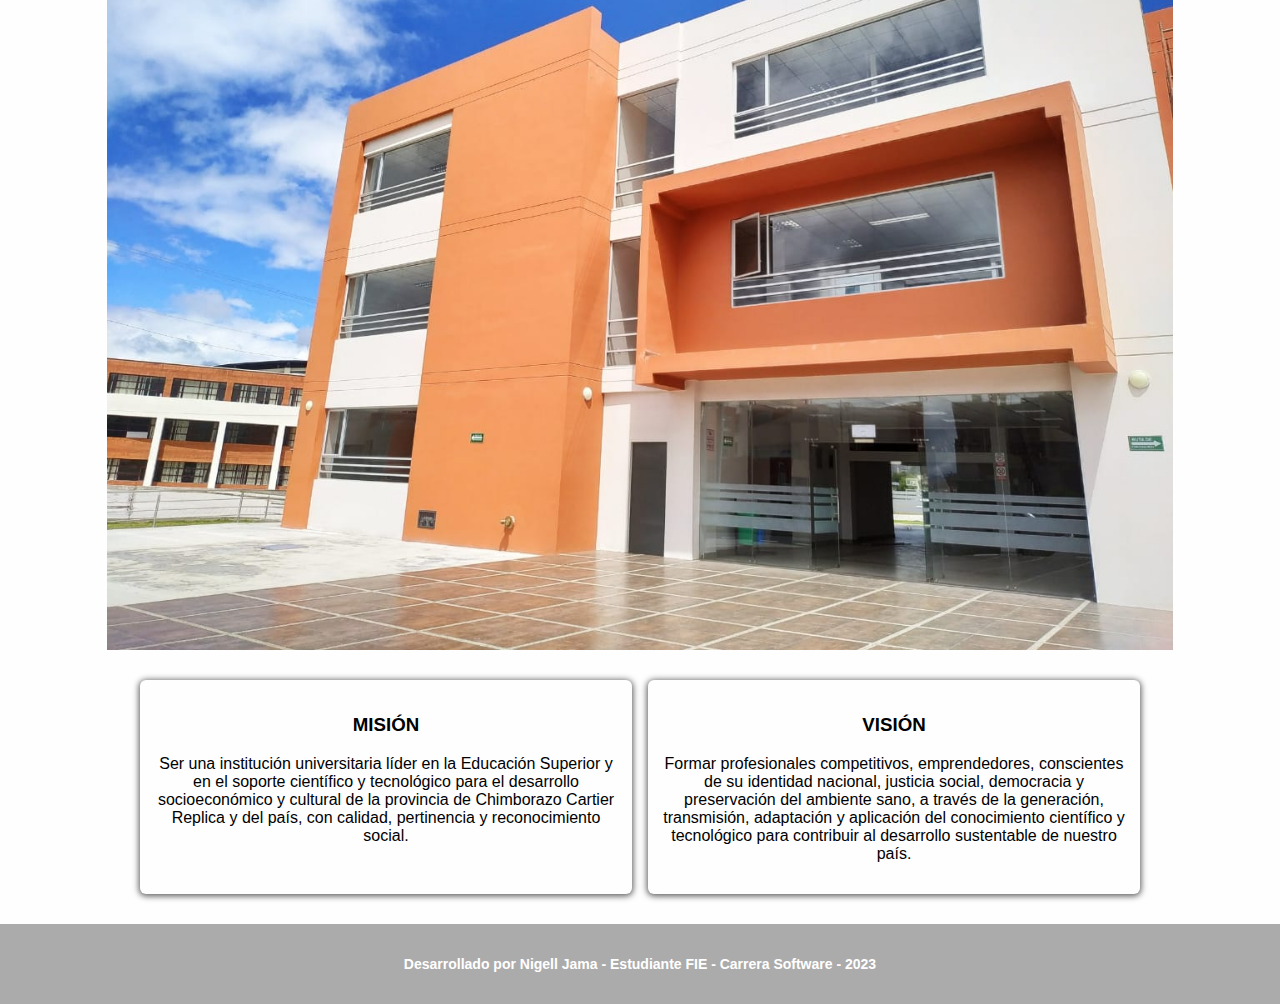
==== commit 724ff322: "footer" ====
--- a/index.html
+++ b/index.html
@@ -117,9 +117,21 @@
             </div>
         </section>
     </div>
-    <div class="footer">
-        <p>Desarrollado por Nigell Jama - Estudiante FIE - Carrera Software - 2023</p>
-    </div>
+    <footer class="footer-section">
+        <div class="copyright-area">
+            <div class="container">
+                <div class="row">
+                 
+                        <div class="copyright-text">
+                            <p>Desarrollado por Nigell Jama - Estudiante FIE - Carrera Software - 2023</p>
+                        </div>
+                    
+                    <div class="col-xl-6 col-lg-6 d-none d-lg-block text-right">
+                    </div>
+                </div>
+            </div>
+        </div>
+    </footer>
 
 </body>
 
--- a/Styles/global.css
+++ b/Styles/global.css
@@ -105,13 +105,23 @@
     transform: scale(1, 1);
     cursor: pointer;
 }
-.footer
-{
+.footer-section {
+    display: flex;
+    background: #acabab;
+    height: 80px;
+    align-items: center;
+    justify-content: center;
+  }
+  .copyright-text
+  {
+    text-align: center;
     width: 100%;
-    height: 60px;
-    background-color: antiquewhite;
-
-}
+  }
+  .copyright-text p {
+    font-size: 14px;
+    font-weight: 600;
+    color: #ffffff;
+  }
 @media screen and (max-width: 1280px){
 
     .container{
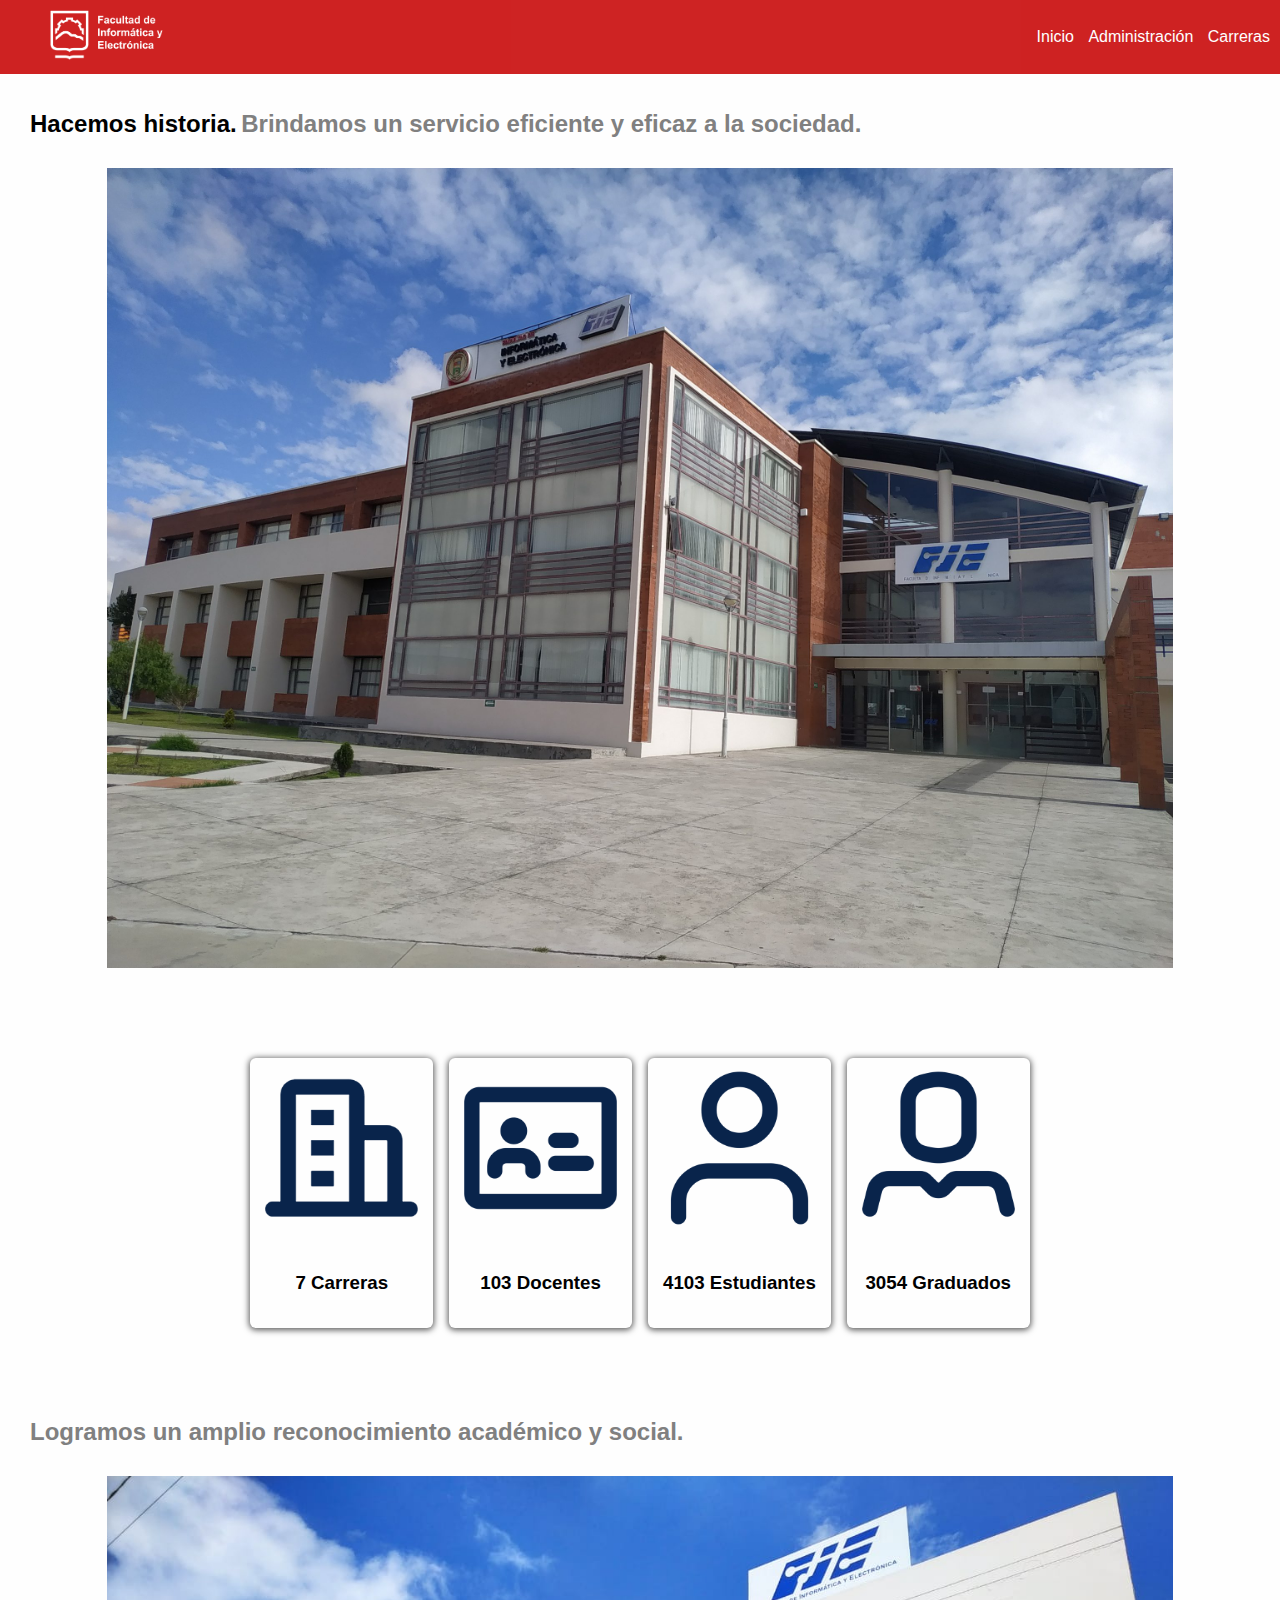
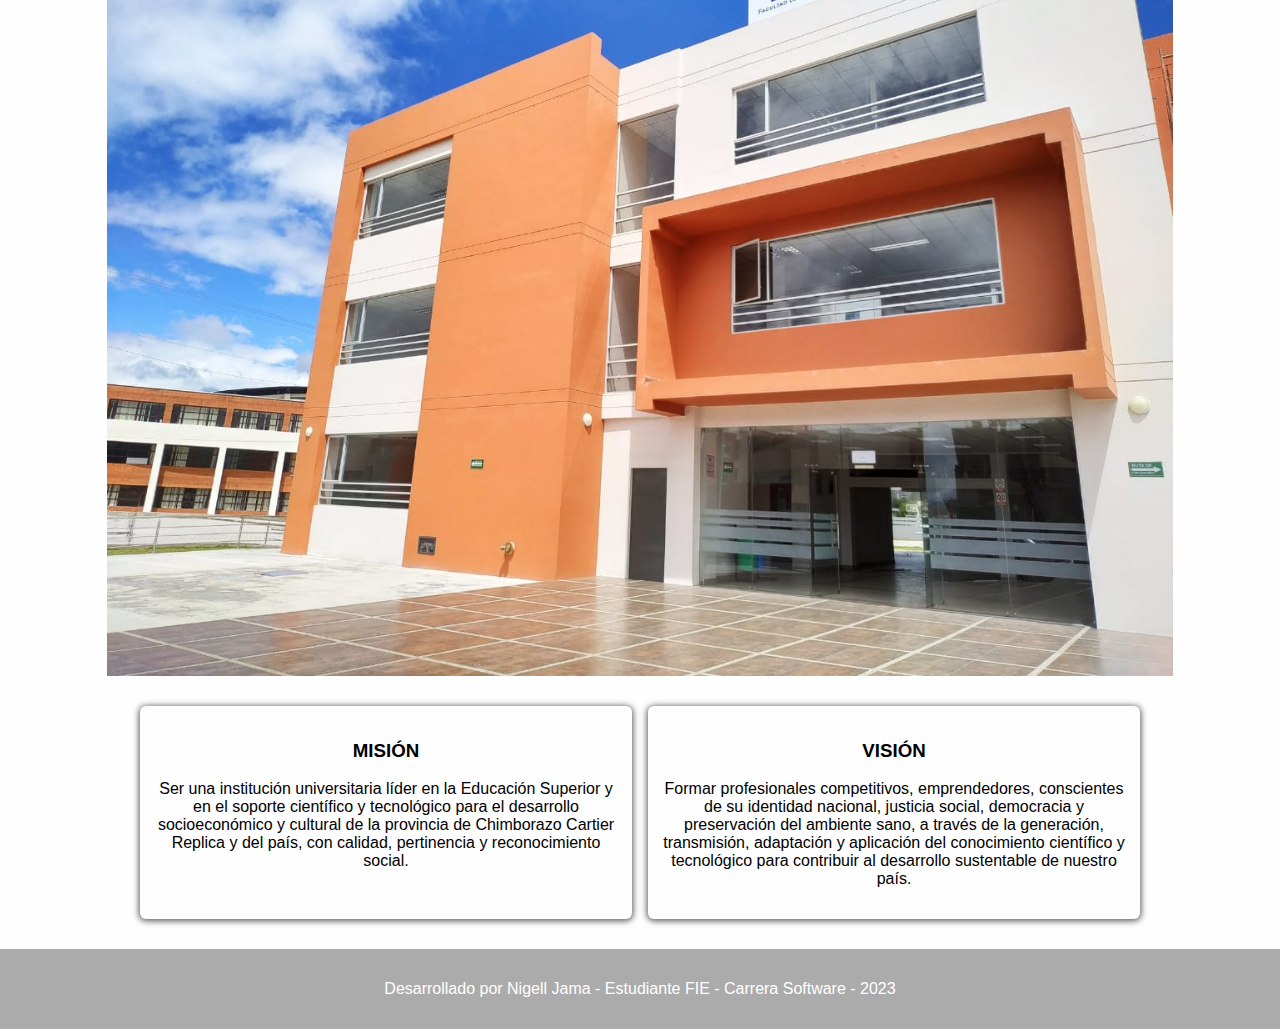
==== commit f48b15e4: "footer" ====
--- a/index.html
+++ b/index.html
@@ -9,6 +9,7 @@
     <link rel="shortcut icon" href="./images/logoico.png">
     <link rel="stylesheet" href="./Styles/global.css">
     <link rel="stylesheet" href="./Styles/styles.css">
+
 </head>
 
 <body>
@@ -89,16 +90,17 @@
         <section class="cards2">
             <div class="contCard2">
                 <div class="card">
-                    
+
                     <div class="cardBody">
                         <h3>MISIÓN</h3>
                         <p class="descp">
-                        Ser una institución universitaria líder en la Educación Superior y en el
-                        soporte
-                        científico
-                        y tecnológico para el desarrollo socioeconómico y cultural de la provincia de Chimborazo Cartier
-                        Replica y del país,
-                        con calidad, pertinencia y reconocimiento social.
+                            Ser una institución universitaria líder en la Educación Superior y en el
+                            soporte
+                            científico
+                            y tecnológico para el desarrollo socioeconómico y cultural de la provincia de Chimborazo
+                            Cartier
+                            Replica y del país,
+                            con calidad, pertinencia y reconocimiento social.
                         </p>
                     </div>
                 </div>
@@ -118,21 +120,11 @@
         </section>
     </div>
     <footer class="footer-section">
-        <div class="copyright-area">
-            <div class="container">
-                <div class="row">
-                 
-                        <div class="copyright-text">
-                            <p>Desarrollado por Nigell Jama - Estudiante FIE - Carrera Software - 2023</p>
-                        </div>
-                    
-                    <div class="col-xl-6 col-lg-6 d-none d-lg-block text-right">
-                    </div>
-                </div>
-            </div>
+        <div class="footer-text">
+            <p>Desarrollado por Nigell Jama - Estudiante FIE - Carrera Software - 2023</p>
         </div>
     </footer>
-
 </body>
+<script src="./main.js"></script>
 
 </html>--- a/Styles/global.css
+++ b/Styles/global.css
@@ -106,9 +106,9 @@
     cursor: pointer;
 }
 .footer-section {
-    display: flex;
+    /* display: flex;
     background: #acabab;
-    height: 80px;
+    height: 80px; */
     align-items: center;
     justify-content: center;
   }
@@ -118,9 +118,9 @@
     width: 100%;
   }
   .copyright-text p {
-    font-size: 14px;
+    font-size: 12px;
     font-weight: 600;
-    color: #ffffff;
+    /* color: #ffffff; */
   }
 @media screen and (max-width: 1280px){
 
@@ -158,9 +158,4 @@
 
         padding: 15px 0px;
     }
-    
-    *
-    {
-        /* font-size: 12px; */
-    }
 }--- a/Styles/styles.css
+++ b/Styles/styles.css
@@ -25,11 +25,11 @@
   padding-top: 80px;
 }
 .title1 {
-  padding-left: 20px;
+  padding: 30px;
 }
 .title1 h1 {
   font-size: x-large;
-  display: inline-block;
+  display: inline;
 }
 .t2,
 .t3 {
@@ -37,7 +37,10 @@
   font-size: x-large;
 }
 .t3 {
-  padding-left: 20px;
+  margin: 0;
+  padding-right: 30px;
+  padding-left: 30px;
+  padding-bottom: 30px;
 }
 /* index */
 .cards {
@@ -377,7 +380,7 @@
     font-size: 13px;
   }
   .imgBuilds {
-    height: 400px;
+    height: 500px;
   }
   .contCard {
     grid-template-columns: repeat(2, 1fr);
@@ -437,12 +440,15 @@
   .imgBuilds {
     height: 300px;
   }
+  .copyright-text p {
+    font-size: 10px;
+  }
 }
 @media (max-width: 450px) {
   .imgn14 {
     height: 150px;
   }
   .imgBuilds {
-    height: 200px;
-  }
-}
+    height: 250px;
+  }
+}
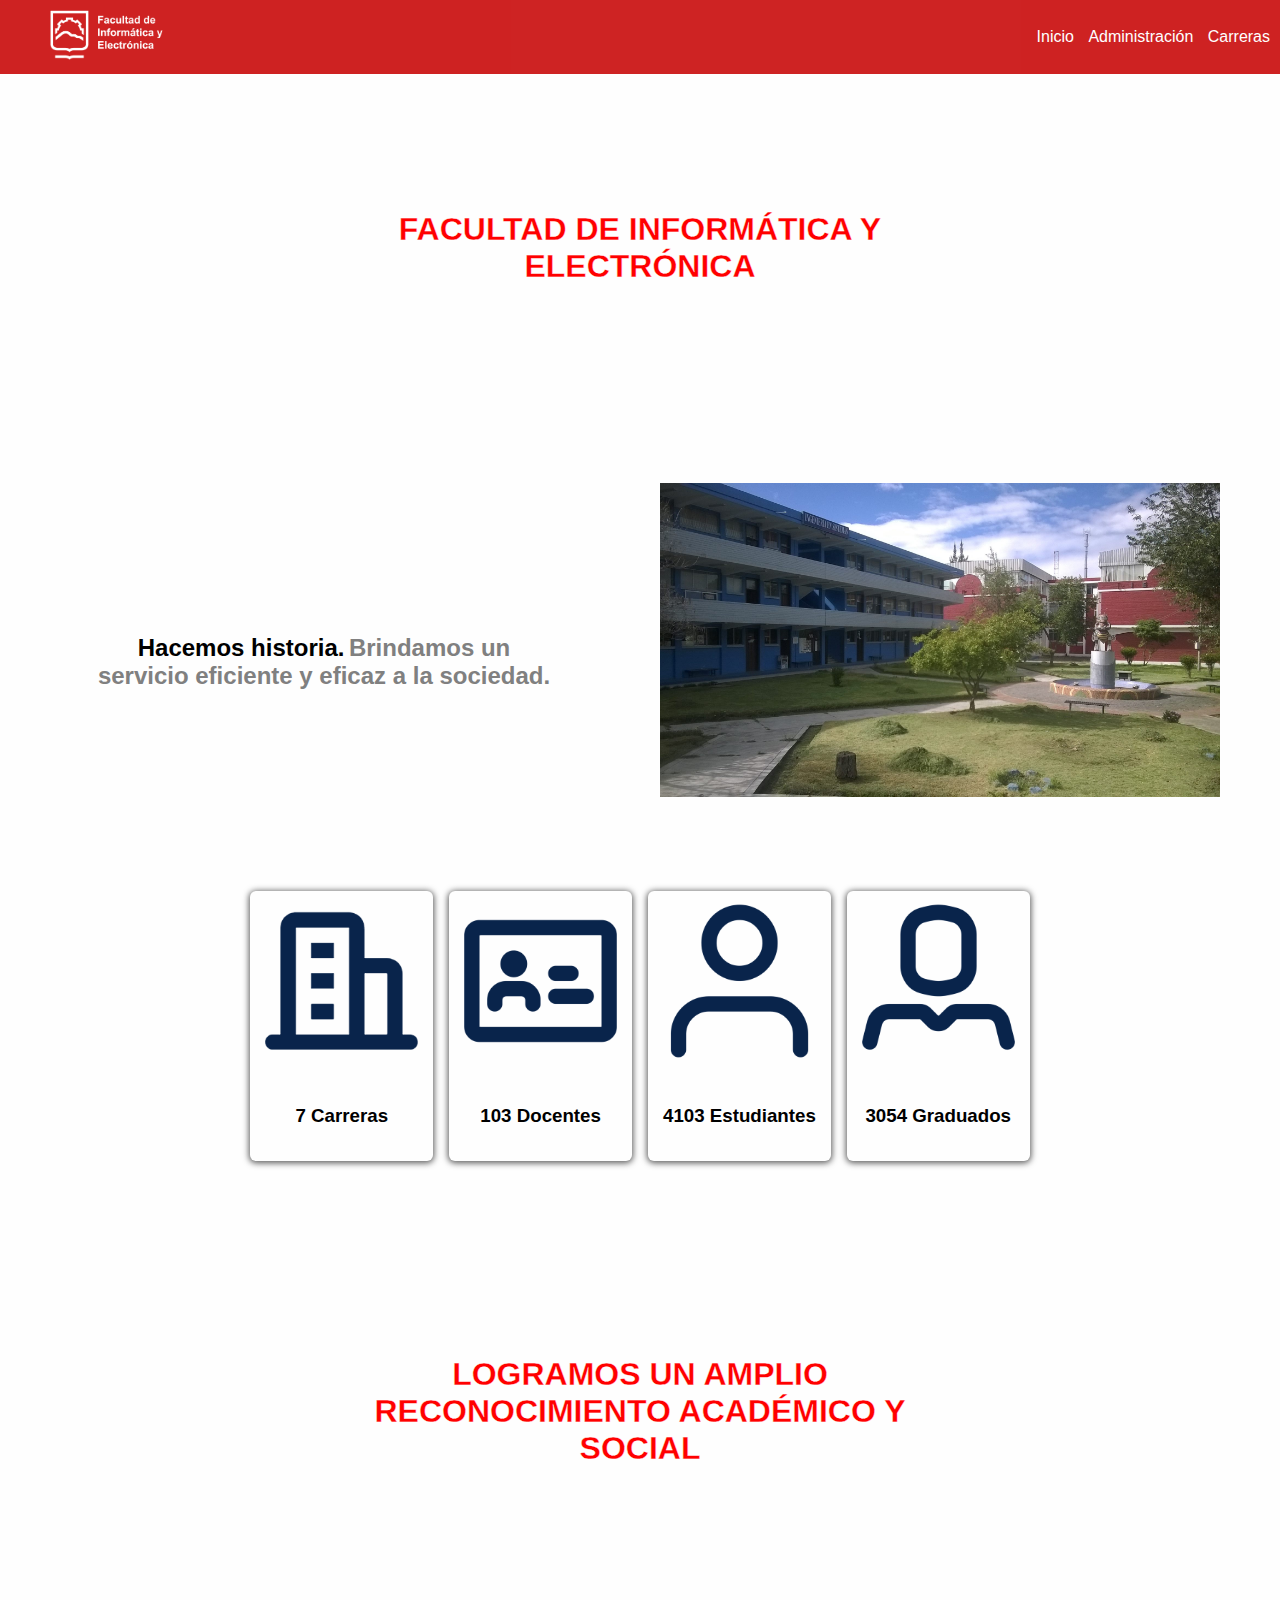
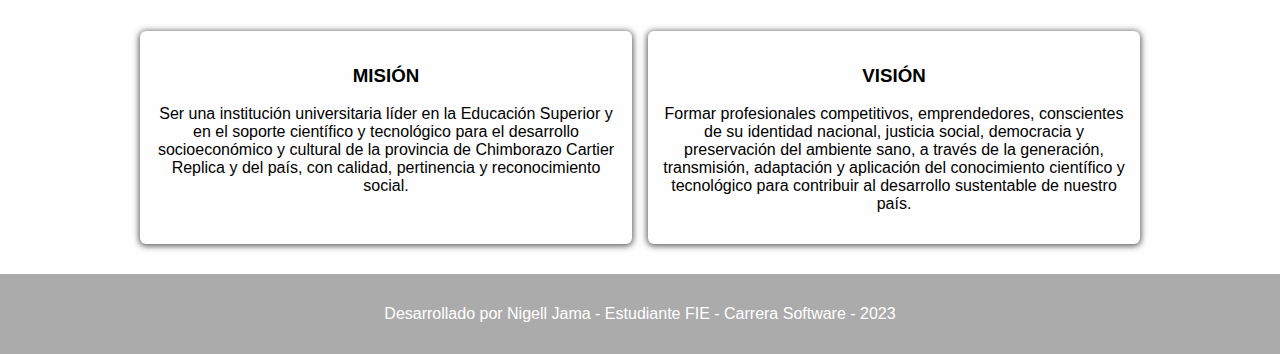
==== commit 33b625c6: "images" ====
--- a/index.html
+++ b/index.html
@@ -12,8 +12,7 @@
 
 </head>
 
-<body>
-    <!-- <script>window.history.replaceState('','','/fie.html');</script> -->
+<body class="stop-scroll">
     <header class="head1">
         <div class="container">
             <nav class="navCheckbox">
@@ -31,13 +30,26 @@
             </nav>
         </div>
     </header>
+    <div class="headd">
+        <div class="image"></div>
+        <div class="text">
+            <h1>FACULTAD DE INFORMÁTICA Y ELECTRÓNICA</h1>
+        </div>
+    </div>
     <div class="contentSection1">
-        <div class="title1">
-            <h1>Hacemos historia.</h1>
-            <h1 class="t2">Brindamos un servicio eficiente y eficaz a la sociedad.</h1>
-        </div>
-        <div class="builds">
-            <img src="/images/edificio1.jpg" alt="Edificio Administrativo FIE" class="imgBuilds">
+        <div class="about-us">
+            <div class="text">
+                <div class="title1">
+                    <h1>Hacemos historia.</h1>
+                    <h1 class="t2">Brindamos un servicio eficiente y eficaz a la sociedad.</h1>
+                </div>
+            </div>
+            <div class="image-container">
+                <div class="image image1">
+                    <img src="/images/edificio3.JPG"
+                        alt="Edificio EIS">
+                </div>
+            </div>
         </div>
         <section class="cards">
             <div class="contCard">
@@ -83,9 +95,11 @@
                 </div>
             </div>
         </section>
-        <h1 class="t3">Logramos un amplio reconocimiento académico y social.</h1>
-        <div class="builds">
-            <img src="/images/edificio2.jpeg" alt="Edificio 2 FIE" class="imgBuilds">
+        <div class="info">
+            <div class="image"></div>
+            <div class="text">
+                <h1 class="t3">LOGRAMOS UN AMPLIO RECONOCIMIENTO ACADÉMICO Y SOCIAL</h1>
+            </div>
         </div>
         <section class="cards2">
             <div class="contCard2">
--- a/Styles/styles.css
+++ b/Styles/styles.css
@@ -1,3 +1,72 @@
+.headd 
+{
+  padding-top: 72.5px;
+  width: 100%;
+  position: relative;
+}
+.headd .text h1 {
+  color: #ff0000;
+  -webkit-text-stroke: 0.3px rgb(255, 255, 255);
+  position: absolute;
+  top: 53.6%;
+  left: 50%;
+  transform: translate(-50%, -50%);
+  text-align: center;
+  font-size: xx-large;
+  
+}
+.headd .image {
+  height: 350px;
+  background: url(/images/edificio1.JPG)
+    fixed center;
+  background-size: cover;
+}
+.about-us .text{
+  display: flex;
+  text-align: center;
+  align-items: center;
+}
+.about-us,
+.about-us .image-container{
+  display: flex;
+}
+.about-us {
+  padding: 60px;
+  padding-bottom: 0px;
+}
+.about-us .text {
+  flex: 50%;
+  padding: 40px 52px 0 0;
+}
+.about-us .image-container {
+  flex: 50%;
+}
+.about-us .image {
+  margin-left: 20px;
+}
+.about-us .image img{
+  max-width: 100%;
+}
+.info{
+  position: relative;
+}
+.info .image {
+  width: 100%;
+  height: 350px;
+  background: url(/images/edificio2.JPEG)
+    fixed center;
+  background-size: cover;
+}
+.info .text .t3{
+  color: #ff0000;
+  position: absolute;
+  top: 50%;
+  left: 50%;
+  transform: translate(-50%, -50%);
+  text-align: center;
+  font-size: xx-large;
+    -webkit-text-stroke: 0.3px rgb(255, 255, 255);
+}
 .builds {
   display: flex;
   align-items: center;
@@ -8,7 +77,7 @@
   transition: .2s;
 }
 .contentSection1 {
-  padding-top: 80px;
+  
   align-items: center;
   justify-content: center;
 }
@@ -240,7 +309,58 @@
 }
 /* software */
 .imgn14 {
-  background: url(/images/Portada-Software.png);
+  background: url(/images/portSoft.PNG);
+  width: 100%;
+  height: 500px;
+  background-size: cover;
+  background-position: center;
+  transition: 0.2s;
+}
+/* telecomunicaciones */
+.imgn17 {
+  background: url(/images/portTelec.PNG);
+  width: 100%;
+  height: 500px;
+  background-size: cover;
+  background-position: center;
+  transition: 0.2s;
+}
+/* electronica */
+.imgn18 {
+  background: url(/images/portElect.PNG);
+  width: 100%;
+  height: 500px;
+  background-size: cover;
+  background-position: center;
+  transition: 0.2s;
+}
+/* telemática */
+.imgn19 {
+  background: url(/images/portTele.PNG);
+  width: 100%;
+  height: 500px;
+  background-size: cover;
+  background-position: center;
+  transition: 0.2s;
+}
+.imgn20 {
+  background: url(/images/portDgraf.PNG);
+  width: 100%;
+  height: 500px;
+  background-size: cover;
+  background-position: center;
+  transition: 0.2s;
+}
+.imgn21 {
+  background: url(/images/portTics.PNG);
+  width: 100%;
+  height: 500px;
+  background-size: cover;
+  background-position: center;
+  transition: 0.2s;
+}
+.imgn22 {
+  background: url(/images/portElec.PNG);
   width: 100%;
   height: 500px;
   background-size: cover;
@@ -332,9 +452,9 @@
 .cardHead {
   border-right: 1px solid #ddd;
   text-align: center;
-}
-.cardHead,
-.descripcion {
+  font-size: 12px;
+}
+.cardHead, .descripcion {
   padding: 20px;
 }
 .cardHead img {
@@ -346,7 +466,9 @@
   color: #ff0000;
 }
 .descripcion {
+  display: grid;
   position: relative;
+  align-items: center;
 }
 .descripcion p {
   text-align: justify;
@@ -359,16 +481,49 @@
   border-radius: 6px;
   box-shadow: 0 1px 6px 1px rgb(88, 88, 88);
 }
+@media (max-width: 1200px) {
+  .about-us{
+    padding: 60px;
+  }
+  .about-us .text {
+    padding: 0 32px 0 0;
+  }
+  .about-us .image-container {
+    align-items: center;
+  }
+}
+
+@media (max-width: 992px) {
+  body {
+    padding: 0;
+  }
+  .about-us {
+    display: block;
+    padding-top: 50px;
+  }
+  .about-us .text
+  {
+    padding: 0 0 40px;
+  }
+  .about-us .image-container .image1
+  {
+    margin-left: 0;
+  }
+}
 @media (max-width: 1150px) {
-  .imgn14 {
+
+  .imgn14, .imgn17, .imgn18, .imgn19, .imgn20, .imgn21, .imgn22 {
     height: 450px;
   }
   .imgBuilds {
     height: 700px;
   }
+  .headd .image {
+    height: 250px;
+  }
 }
 @media (max-width: 950px) {
-  .imgn14 {
+  .imgn14, .imgn17, .imgn18, .imgn19, .imgn20, .imgn21, .imgn22 {
     height: 400px;
   }
   .imgBuilds {
@@ -423,7 +578,7 @@
   .cardHead {
     padding: 20px 20px 5px 20px;
   }
-  .imgn14 {
+  .imgn14, .imgn17, .imgn18, .imgn19, .imgn20, .imgn21, .imgn22 {
     height: 350px;
   }
 }
@@ -434,7 +589,7 @@
   .contCard5 {
     grid-template-columns: repeat(1, 1fr);
   }
-  .imgn14 {
+  .imgn14, .imgn17, .imgn18, .imgn19, .imgn20, .imgn21, .imgn22  {
     height: 250px;
   }
   .imgBuilds {
@@ -445,7 +600,7 @@
   }
 }
 @media (max-width: 450px) {
-  .imgn14 {
+  .imgn14, .imgn17, .imgn18, .imgn19, .imgn20, .imgn21, .imgn22 {
     height: 150px;
   }
   .imgBuilds {
